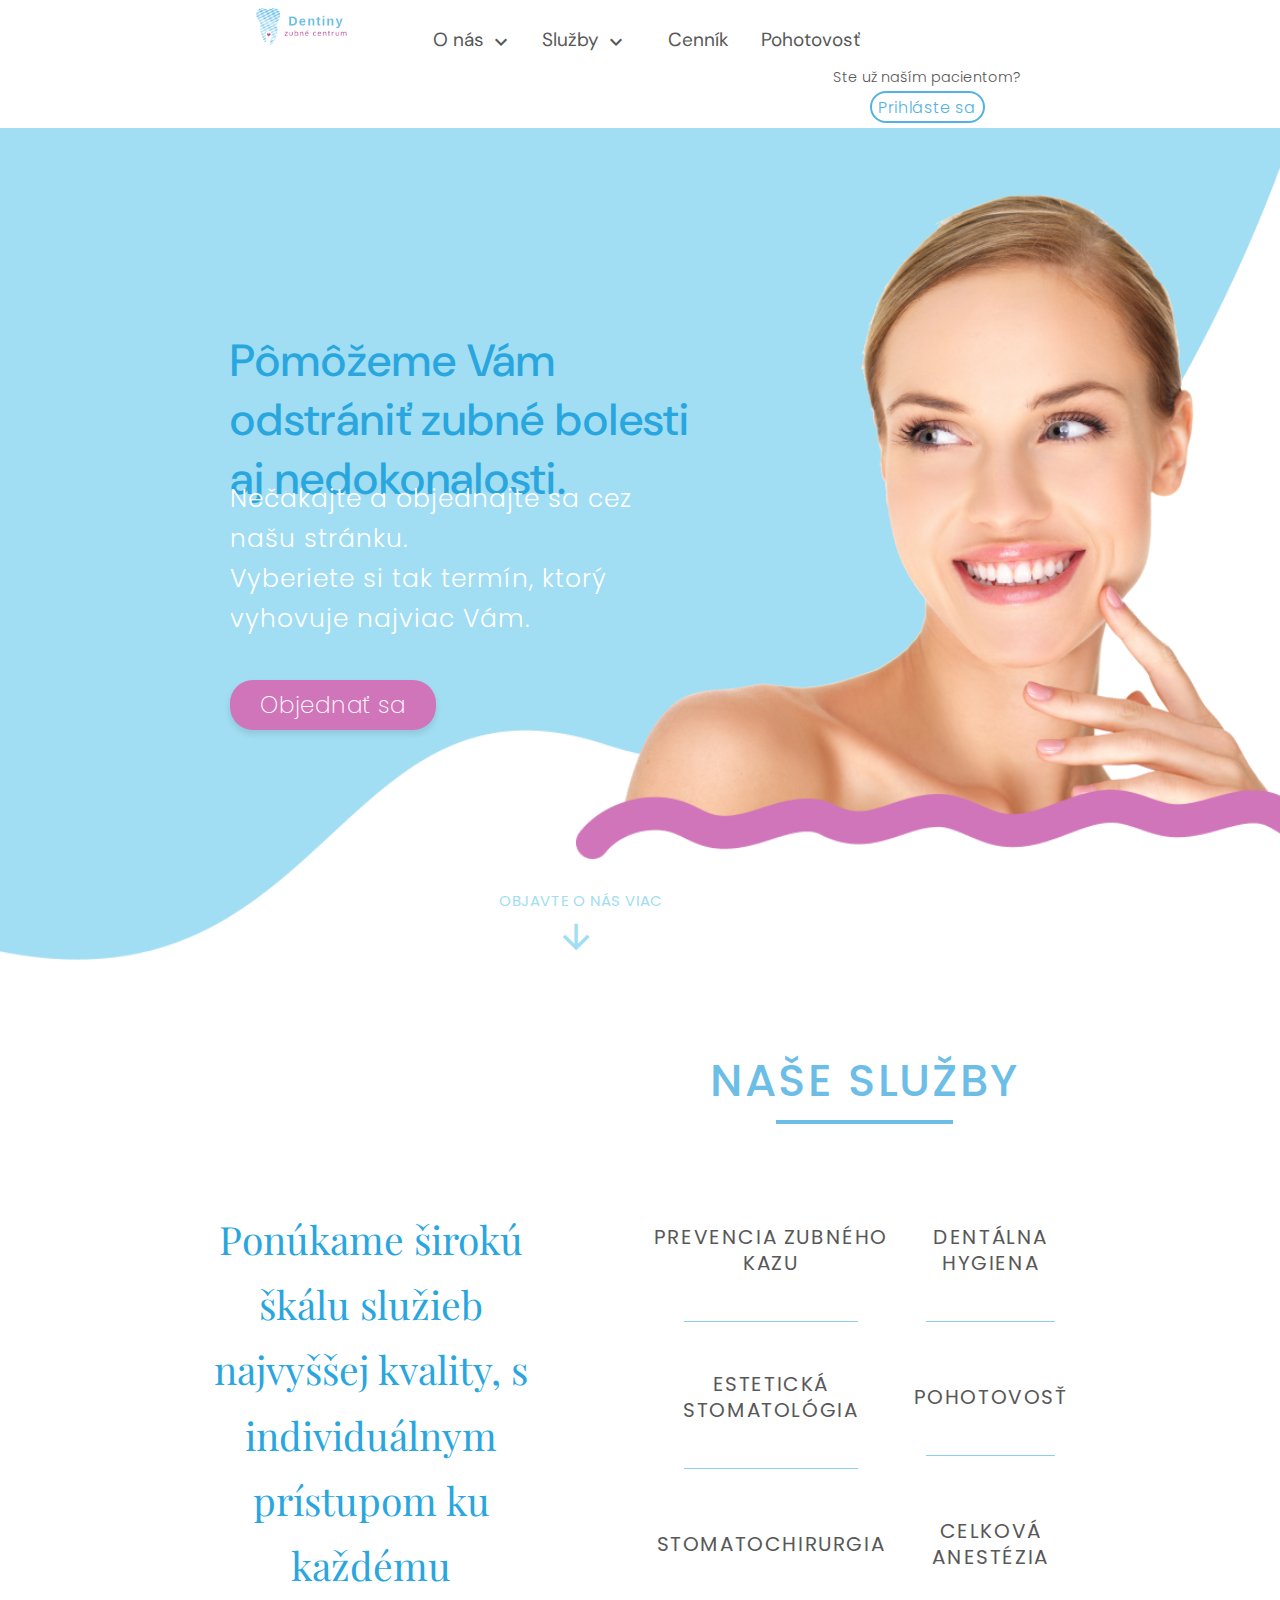
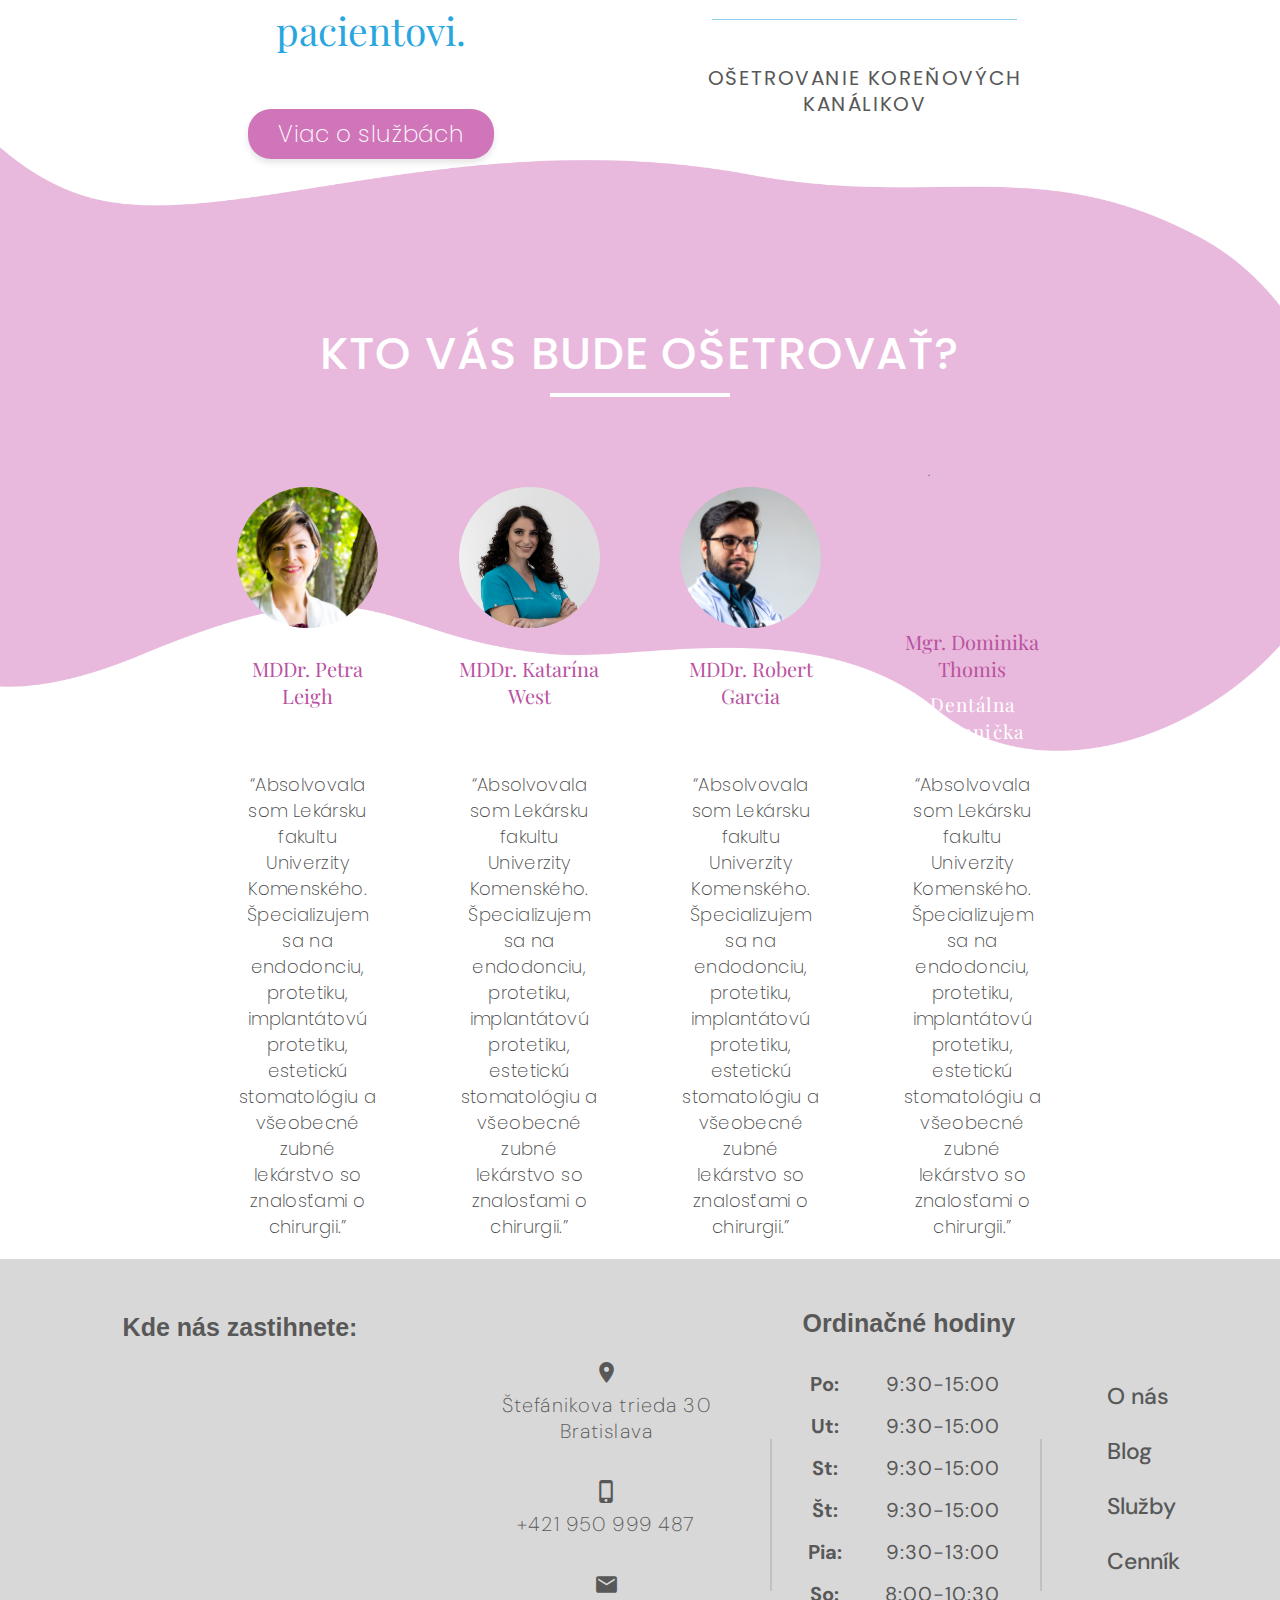
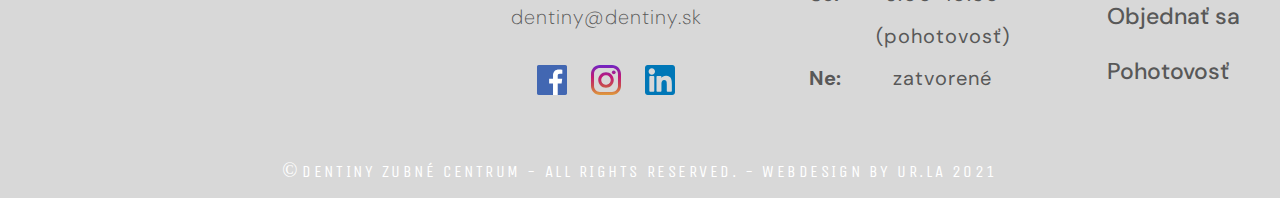
==== index.html @ 20a7c896 "Loading page" ====
<!DOCTYPE html>
<html lang="en">
<head>
    <meta charset="UTF-8">


    <link rel="stylesheet" href="landing_page.css">
    <link rel="stylesheet" href="header.css">
    <link rel="stylesheet" href="landing_body.css">

    <link rel="preconnect" href="https://fonts.googleapis.com">
    <link rel="preconnect" href="https://fonts.gstatic.com" crossorigin>

    <link href="https://fonts.googleapis.com/css2?family=Poppins:wght@100;200;300;400;500;600;700&family=Prata&family=Quicksand:wght@500&family=Ramabhadra&display=swap" rel="stylesheet">
    <link href="https://fonts.googleapis.com/css2?family=DM+Sans:wght@400;500;700&display=swap" rel="stylesheet">
    <link href="https://fonts.googleapis.com/css2?family=Playfair+Display&display=swap" rel="stylesheet">
    <link href="https://fonts.googleapis.com/css2?family=Unica+One&display=swap" rel="stylesheet">
    <link href="https://fonts.googleapis.com/css2?family=Bentham&display=swap" rel="stylesheet">
    <link href="https://fonts.googleapis.com/css2?family=Martel:wght@200;300;400;600&display=swap" rel="stylesheet">
    <link href="https://fonts.googleapis.com/icon?family=Material+Icons"
          rel="stylesheet">

    <link rel="stylesheet"
            href="https://cdnjs.cloudflare.com/ajax/libs/animate.css/4.1.1/animate.min.css"/>
    <title>Title</title>

    <script src="https://ajax.googleapis.com/ajax/libs/jquery/3.5.1/jquery.min.js"></script>

    <script>
        $(function(){
           $("#header").load("header.html");
           $("#body").load("landing_body.html");
           $("#footer").load("footer.html");
        });
    </script>
</head>
<body style="margin: 0;padding: 0">
<div id="header" style="position: relative;height:9vh;min-height: 50px"></div>
<div id="body" style="position: relative; overflow:hidden"></div>
<div id="footer" style="position: relative"></div>

</body>
</html>
---- landing_page.css ----
.footer{
    z-index: 5;
    height: 475px;
    width: 100%;
    background-color: rgba(216, 216, 216, 1);
    color: rgba(88, 88, 88, 1);
    padding: 50px 0 14px 0;
    margin:0;
}
.footer-container{
    position: relative;
    width: 1200px;
    height: 400px;
    margin: 0 auto;
    text-align: justify;

}
.footer-container div{

    vertical-align: bottom;
}
.footer-container:after {
    content: "";
    width: 100%;
    display: inline-block;
}
.mapa{
    display: inline-block;
    vertical-align: top;
    margin: 0 30px;
}
.mapa iframe{
    width: 340px;
    height: 330px;
    border: none;
    border-radius: 30px;
    filter: drop-shadow(0px 4px 4px rgba(0, 0, 0, 0.25));
    margin: 0;
}
.footer h1{
    font-family: Georgia,sans-serif;
    font-style: normal;
    font-size: 25px;
    font-weight: 600;
    margin: auto;
    text-align: center;

}
.kontakt{
    display: inline-block;
    margin: 0 30px;

}
.kontakt p{
    font-family: 'DM Sans',sans-serif;
    font-size: 20px;
    font-weight: 200;
    letter-spacing: 0.03cm;
    text-align:  center;
    margin: 7px 0 35px;
    }
.icons{
    margin: 0 auto;
    text-align: center;
}
.icons img{
    width: 30px;
    height: 30px;
    margin: 0 10px;
}
.rozpishod{
    margin: 0 auto;
}
.ordinacne{
    display: inline-block;
    align-content: center;
    margin: 0 30px;
}
.ordinacne h1{
    margin-bottom: 25px;
}
.dni{
    font-family: 'DM Sans',sans-serif;
    font-size: 20px;
    font-weight: bold;
    display: inline-block;
    line-height: 42px;
    padding: 0;
    margin: 0;
}
.dni p{
    padding: 0;
    margin: 0;
}
.hodiny{
    font-family: 'DM Sans',sans-serif;
    font-size: 20px;
    line-height: 42px;
    font-style: normal;
    font-weight: normal;
    text-align: center;
    display: inline-block;
    margin-left: 30px;
    letter-spacing: 0.05em;
    }
.hodiny  p{
    padding: 0;
    margin: 0;
}
.rychle_menu{
    display: inline-block;
    margin: 0 0 0 30px;
}

.rychle_menu p{
    font-family: 'DM Sans', sans-serif;
    font-size: 23px;
    font-weight:500;
    line-height: 55px;
    padding: 0;
    margin: 0;


}
.copyright{
    width: 100%;
    text-align: center;
    margin: 50px auto 0;
    color: white;
}
.copyright p{
    font-family: 'Unica One',sans-serif;
    font-weight: normal;
    font-size: 17px;
    margin: 0;
    letter-spacing: 0.15em;
    display: inline-block;
}
.material-icons.md-25 {
    display: block;
    margin: 0 auto;
    font-size: 25px;
    text-align: center;
}
.vertical-line{
    position: absolute;
    width: 0px;
    height: 150px;
    top: 130px;

    /* Text 30% */

    border: 1px solid #C1C1C1;
}
---- header.css ----
.header{
    width: 100vw;
    position: fixed;
    background-color: white;
    z-index: 4;

}
.header-container{
    height: 80px;
    width: 60vw;
    margin: 0 auto;

}
.main_menu{
    display: inline-block;
    margin: 0 20px;
    min-width: 400px;
}
.logo{
    display: inline-block;
    position: relative;
    float: left;
    margin-right: 50px;
    margin-top: 1%;
}
.logo img{
    width: 7.2vw;
}
.prihlasenie{
    display: inline-block;
    position: relative;
    float: right;
    margin: 10px 0 10px 35px;
}
.menu-item {
    position: relative;
    display: inline-block;
    font-family: "DM Sans", sans-serif;
    font-style: normal;
    font-weight: 400;
    font-size: 19px;
    line-height: 29px;
    width: 8.5vw;
    min-width: 90px;
    text-align: center;
    margin-top:25px;
   }

.menu-item a{
    color:  #585858;
    text-decoration: none;
}

.menu-item span{
    color:  #585858;
    vertical-align: bottom;
}
.menu-idem1:hover {
    animation:tada;
    animation-duration: 0.8s;
}
.dropdown {
    display: none;
    position: absolute;
    box-shadow: 0px 3px 0px 0px rgba(0, 0, 0, 0.1);
    width: 170px;
    z-index: 1;
    background-color: white;
    border-radius: 0 0 20px 20px;

}

.menu-item:hover .menu-idem1 a {
    color:#D075B9;
    rotation: 5deg;
    transition: all 0.1s;

}
.menu-item:hover .menu-idem1 span {
    color: #D075B9;
    rotation: 180deg;
    transition: all 0.1s;
}
.menu-item:hover .dropdown{
    display: block;
    }


.dropdown a {
    display: block;
    color:  #585858;
    opacity: 80%;
    text-decoration: none;
    font-family: "DM Sans", sans-serif;
    font-style: normal;
    font-weight: 400;
    font-size: 16px;
    line-height: 29px;
    transition: all 0.4s ;


}
.dropdown a:hover {
    opacity: 100%;
    font-size:18px;
    font-weight: 500;

}

.prihlasenie {
    text-align: center;
    margin: 10px 0 5px 35px;
    left: 0;
}
.prihlasenie p{
    font-family: "Poppins";
    font-style: normal;
    font-weight: 300;
    font-size:0.9em;
    line-height: 1.5em;
    text-align: center;
    color: #585858;
    margin: 0.2em;

}
.prihlasenie button {
    font-family: "Poppins";
    font-style: normal;
    font-weight: 300;
    font-size: 1em;
    letter-spacing: 0.05em;

    color: #53B2E3;
    width: 9vw;
    max-width:150px ;
    min-width: 80px;
    height: 3.5vh;
    max-height: 39px;
    min-height: 28px;
    border: 2px solid #53B2E3;
    box-sizing: border-box;
    border-radius: 20px;
    background:none;
}
.login a{
    color: #53B2E3;
    text-decoration: none;
}

.prihlasenie button:hover {
    background-color: #53B2E3;
}
.prihlasenie button:hover a{
    color: white;
}
---- landing_body.css ----
.static-slider{
   width:100vw ;
 }
.bckg-container{
    position: relative;
    height: 100vh;
    min-height: 1100px;
}
.blue-blob{

    margin: 0;
    padding: 0;
    position: absolute;
    height: 90vh;
    width: 100vw;
    z-index: 0;
    overflow: hidden;
    min-height: 879px;

}
.pink-blob{
    margin: 0;
    padding: 0;
    position: absolute;
    width: 100vw;
    z-index: 0;
    overflow: hidden;
    top:-130px;


}
.headin_text{
    position: absolute;
    top:20%;
    right:45%;
    width: 37vw;

}
.headin_text h1{

    height: 118px;
    font-family: DM Sans;
    font-style: normal;
    font-weight: 500;
    font-size: 45px;
    line-height: 59px;
    align-items: center;
    letter-spacing: 0.02em;
    color: #2AA6DF;
}
.headin_text h2{

    font-family: Poppins;
    letter-spacing: 0.04em;
    font-style: normal;
    font-weight: 300;
    font-size: 25px;
    line-height: 40px;
    color: #FFFFFF;
}
.main-picture{
    position: absolute;
     z-index: 0.9;
    top: 10%;
    left: 45%;


}
.main-picture img{
    width: 110%;

}

.objednavka-but{
    transition: all 0.2s ease-in-out;
    font-family:"Poppins",sans-serif;
    font-style: normal;
    font-weight: 200;
    font-size: 23px;
    align-items: center;
    color: #FFFFFF;
    background: #D075B9;
    border-radius: 23px;
    border: none;
    padding: 8px 30px;
    letter-spacing: 0.03em;
    margin-top: 20px;
    cursor: pointer;
    box-shadow: 0px 4px 6px 0px rgba(0, 0, 0, 0.1);

}
.objednavka-but:hover{
    background: #DC8AC7;
    border-radius: 27px;
}
.arrow{
    position: absolute;
    top: 73%;
    left: 45%;
    justify-content: center;
    text-align: center;
    -webkit-transform: translateX(-50%);
    transform: translateX(-50%);
    -webkit-animation: bounce 2s infinite;
    z-index:1;
    color: #A1DDF3;

}
.arrow p{
    font-family: Poppins,sans-serif;
    font-style: normal;
    font-weight: 400;
    font-size: 15px;
    width: 100%;
    margin: 5px;
    letter-spacing: 0.04em;

}
.arrow span{
    font-size:40px;
    text-align: center;
}
.sluzby-container{
    position: relative;
    width: 70vw;
    margin: 0 auto;
    z-index: 1;
}
.left-column{
    position: relative;
    display: inline-block;
    width: 35vw;
    box-sizing: border-box;
    margin: 0;
    text-align: center;
    vertical-align: middle;
    padding:0 7vw 0 0 ;
    left: 0;

}
.left-column h1{
    font-family: "Playfair Display";
    font-style: normal;
    font-weight: normal;
    font-size: 39px;
    line-height: 167%;
    text-align: center;
    color: #2AA6DF;
}
.right-column{
    position: relative;
    display: inline-block;
    width: 34.5vw;
    box-sizing: border-box;
    margin: 0;
    vertical-align: middle;

}
.right-column h1{
    font-family: Poppins;
    font-style: normal;
    font-weight: 500;
    font-size: 45px;
    line-height: 59px;
    text-align: center;
    letter-spacing: 0.05em;
    color: #6DBEE7;
    position: absolute;
    top:-200px;
     width: 100%;
}
.right-column h1 hr{
    width:40%;
    height:4px;
    margin:10px auto;
    background-color:#6DBEE7;
    border: 0;
    display: block;
}
.zoznam {
    position: relative;
}
.zoznam tr td{
    width: 360px;
    font-family: Poppins;
    font-style: normal;
    font-weight: 400;
    font-size: 20px;
    line-height: 26px;
    text-align: center;
    letter-spacing: 0.08em;
    text-transform: uppercase;
    color: #585858;

}
.zoznam tr :first-child{

    position: relative;
    left: 0;
}
.zoznam tr :last-child{
    position: relative;
    right: 0;

}
.zoznam tr td hr{
    width:70%;
    height:1px;
    margin:5vh auto;
    background-color:#8BCEED;
    border: 0;
    display: block;
}
.team-introduction{
    width: 100vw;
    min-height: 1100px;
    position: relative;
}
.introduction-container{
    position: absolute;
    width: 70vw;
    margin: 150px 0 0 ;
    text-align: center;
    left: 15%;

}
.introduction-container h1{
    font-family: Poppins;
    font-style: normal;
    font-weight: 500;
    font-size: 45px;
    line-height: 59px;
    text-align: center;
    letter-spacing: 0.02em;
    color: #FFFFFF;
    margin:15px 0;

}
.image-contain{

    position: relative;
    width: 11vw;
    height: 11vw;
    overflow: hidden;
    border-radius: 50%;
    margin: 0 auto;

}
.image-contain img{
    width: auto;
    height: 150%;
    margin-left: -100px;
}
#person2 img{
 margin-left: 0;
}
.person-holder{
    display: inline-block;
    position: relative;
    min-width: 100px;
    box-sizing: border-box;
    margin:0 3vw;
    text-align: center;
    width: 11vw;
}
.personas{
    margin-top: 7vh;
}
.person-holder h2{
    font-family: "Playfair Display";
    font-style: normal;
    font-weight: normal;
    font-size: 20px;
    line-height: 27px;
    text-align: center;
    color: #B9529F;
    padding: 0;
    margin: 3vh 0 1vh;
}
.person-holder h3{
    font-family: "Playfair Display",serif;
    font-style: normal;
    font-weight: 100;
    font-size: 19px;
    line-height: 27px;
    text-align: center;
    color: white;
    letter-spacing: 0.06em;
    padding: 0;
    margin: 1vh 0 3vh;


}
.person-holder p{

    font-family: Poppins;
    font-style: normal;
    font-weight: 200;
    font-size: 18px;
    line-height: 26px;
    text-align: center;
    color: #484848;
    letter-spacing: 0.02em;
    margin: 0;
}
.introduction-container h1 hr{
    width:20%;
    height:4px;
    margin:10px auto;
    background-color:white;
    border: 0;
    display: block;
}
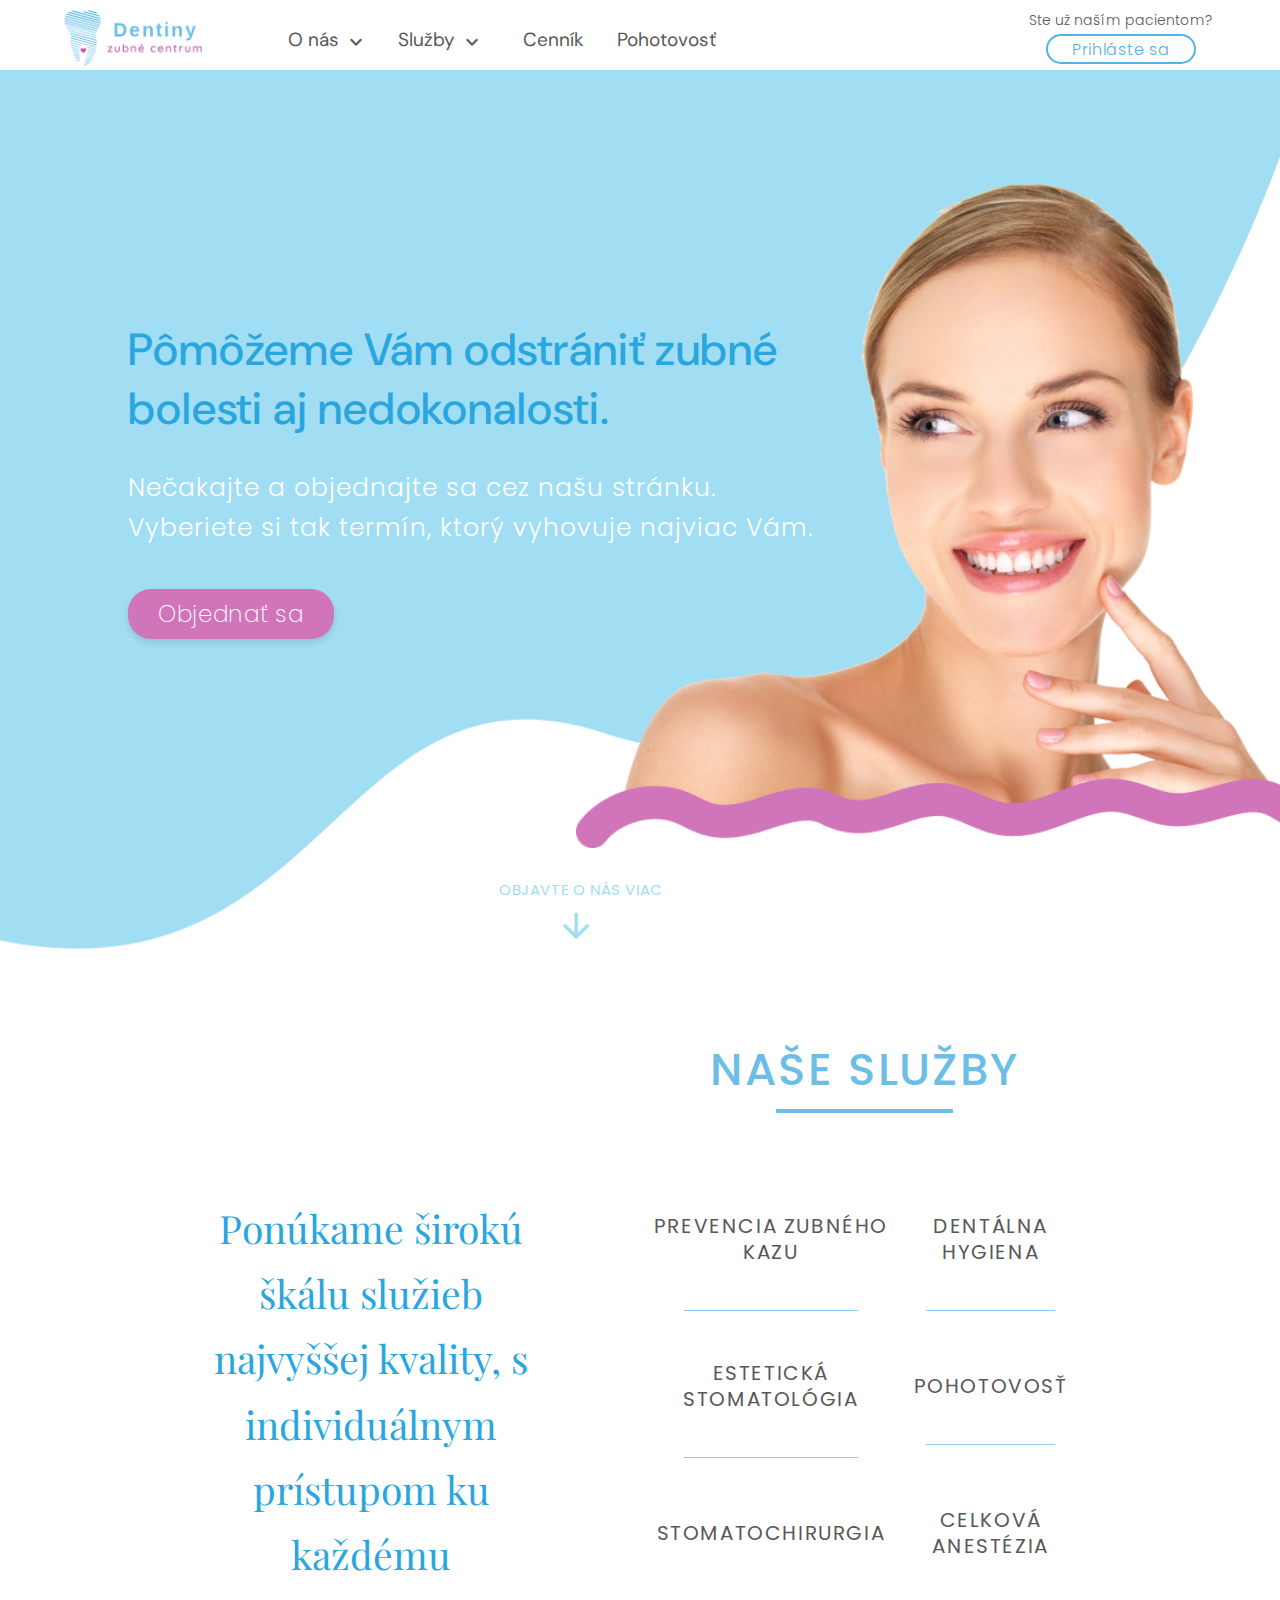
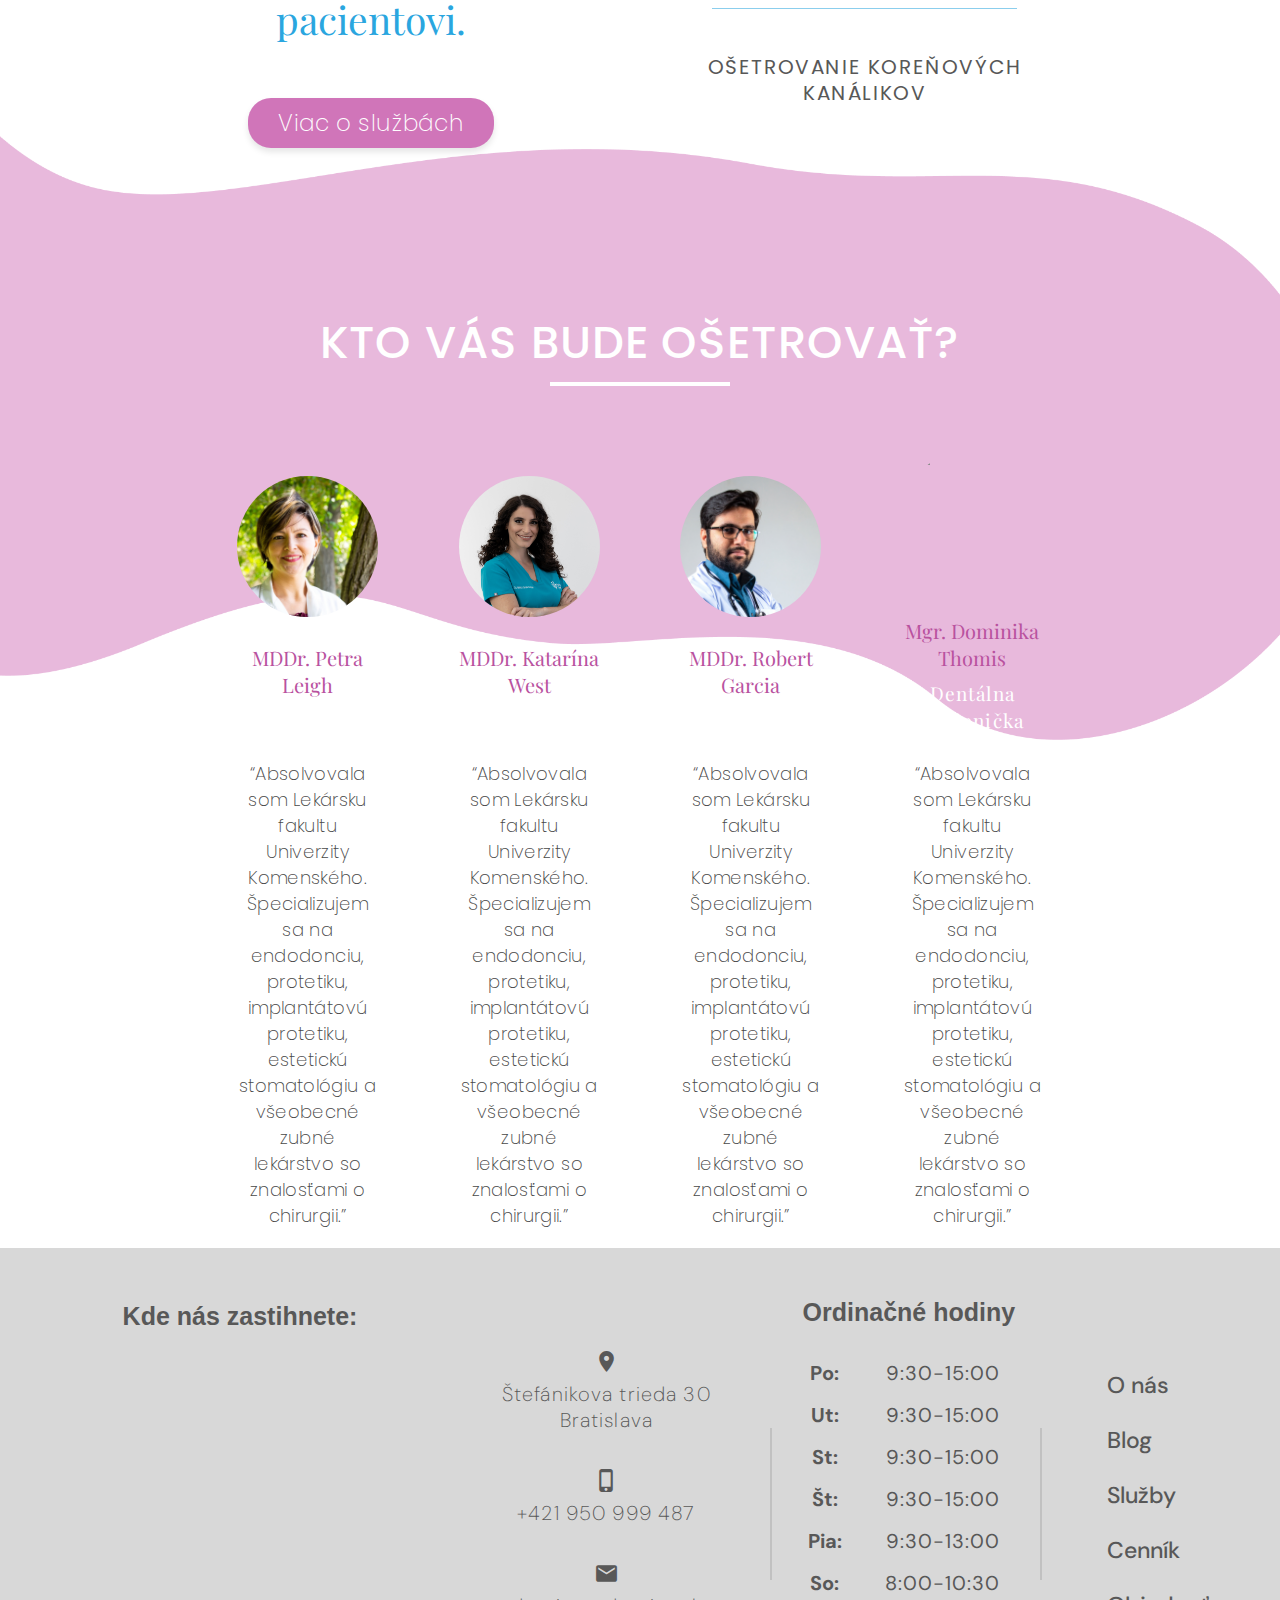
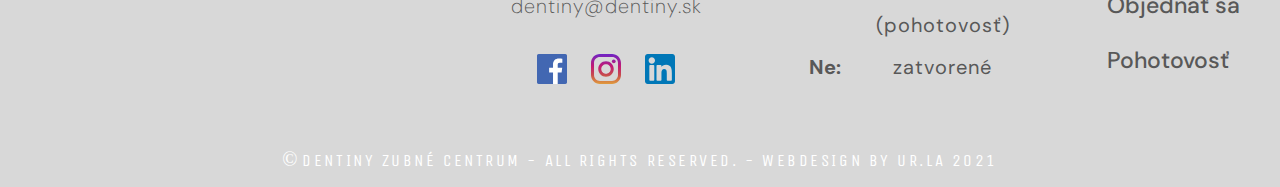
==== commit 727817e1: "HEADER FINAL" ====
--- a/index.html
+++ b/index.html
@@ -3,6 +3,9 @@
 <head>
     <meta charset="UTF-8">
 
+    <meta name="viewport" content="width=device-width,initial-scale=1,maximum-scale=1,user-scalable=no">
+    <meta http-equiv="X-UA-Compatible" content="IE=edge,chrome=1">
+    <meta name="HandheldFriendly" content="true">
 
     <link rel="stylesheet" href="landing_page.css">
     <link rel="stylesheet" href="header.css">
@@ -35,7 +38,7 @@
     </script>
 </head>
 <body style="margin: 0;padding: 0">
-<div id="header" style="position: relative;height:9vh;min-height: 50px"></div>
+<div id="header" style="position: relative;min-height:70px"></div>
 <div id="body" style="position: relative; overflow:hidden"></div>
 <div id="footer" style="position: relative"></div>
 
--- a/header.css
+++ b/header.css
@@ -6,11 +6,25 @@
     z-index: 4;
 
 }
+@media screen and (min-width: 1720px) {
+    .header-container{
+        width: 60vw;
+    }
+}
 .header-container{
-    height: 80px;
-    width: 60vw;
+    height: 70px;
     margin: 0 auto;
 
+}
+@media screen and (max-width: 1720px) {
+    .header-container{
+        width: 70vw;
+    }
+}
+@media screen and (max-width: 1340px) {
+    .header-container{
+        width: 90vw;
+    }
 }
 .main_menu{
     display: inline-block;
@@ -21,11 +35,10 @@
     display: inline-block;
     position: relative;
     float: left;
-    margin-right: 50px;
-    margin-top: 1%;
+    margin:10px 50px 0 0;
 }
 .logo img{
-    width: 7.2vw;
+   height: 56px;
 }
 .prihlasenie{
     display: inline-block;
@@ -110,14 +123,14 @@
 
 .prihlasenie {
     text-align: center;
-    margin: 10px 0 5px 35px;
+    margin: 7px 0 5px 7px;
     left: 0;
 }
 .prihlasenie p{
     font-family: "Poppins";
     font-style: normal;
     font-weight: 300;
-    font-size:0.9em;
+    font-size:14px;
     line-height: 1.5em;
     text-align: center;
     color: #585858;
@@ -130,14 +143,9 @@
     font-weight: 300;
     font-size: 1em;
     letter-spacing: 0.05em;
-
     color: #53B2E3;
-    width: 9vw;
-    max-width:150px ;
-    min-width: 80px;
-    height: 3.5vh;
-    max-height: 39px;
-    min-height: 28px;
+    width:150px;
+    height: 30px;
     border: 2px solid #53B2E3;
     box-sizing: border-box;
     border-radius: 20px;
--- a/landing_body.css
+++ b/landing_body.css
@@ -32,9 +32,25 @@
 .headin_text{
     position: absolute;
     top:20%;
-    right:45%;
-    width: 37vw;
-
+    width: 711px;
+}
+@media screen and (min-width: 1846px) {
+    .headin_text{
+        right:45%;
+
+    }
+}
+
+@media screen and (max-width: 1590px) {
+    .headin_text{
+        left:20%;
+           }
+}
+@media screen and (max-width: 1845px) {
+    .headin_text{
+        left:10%;
+
+    }
 }
 .headin_text h1{
 
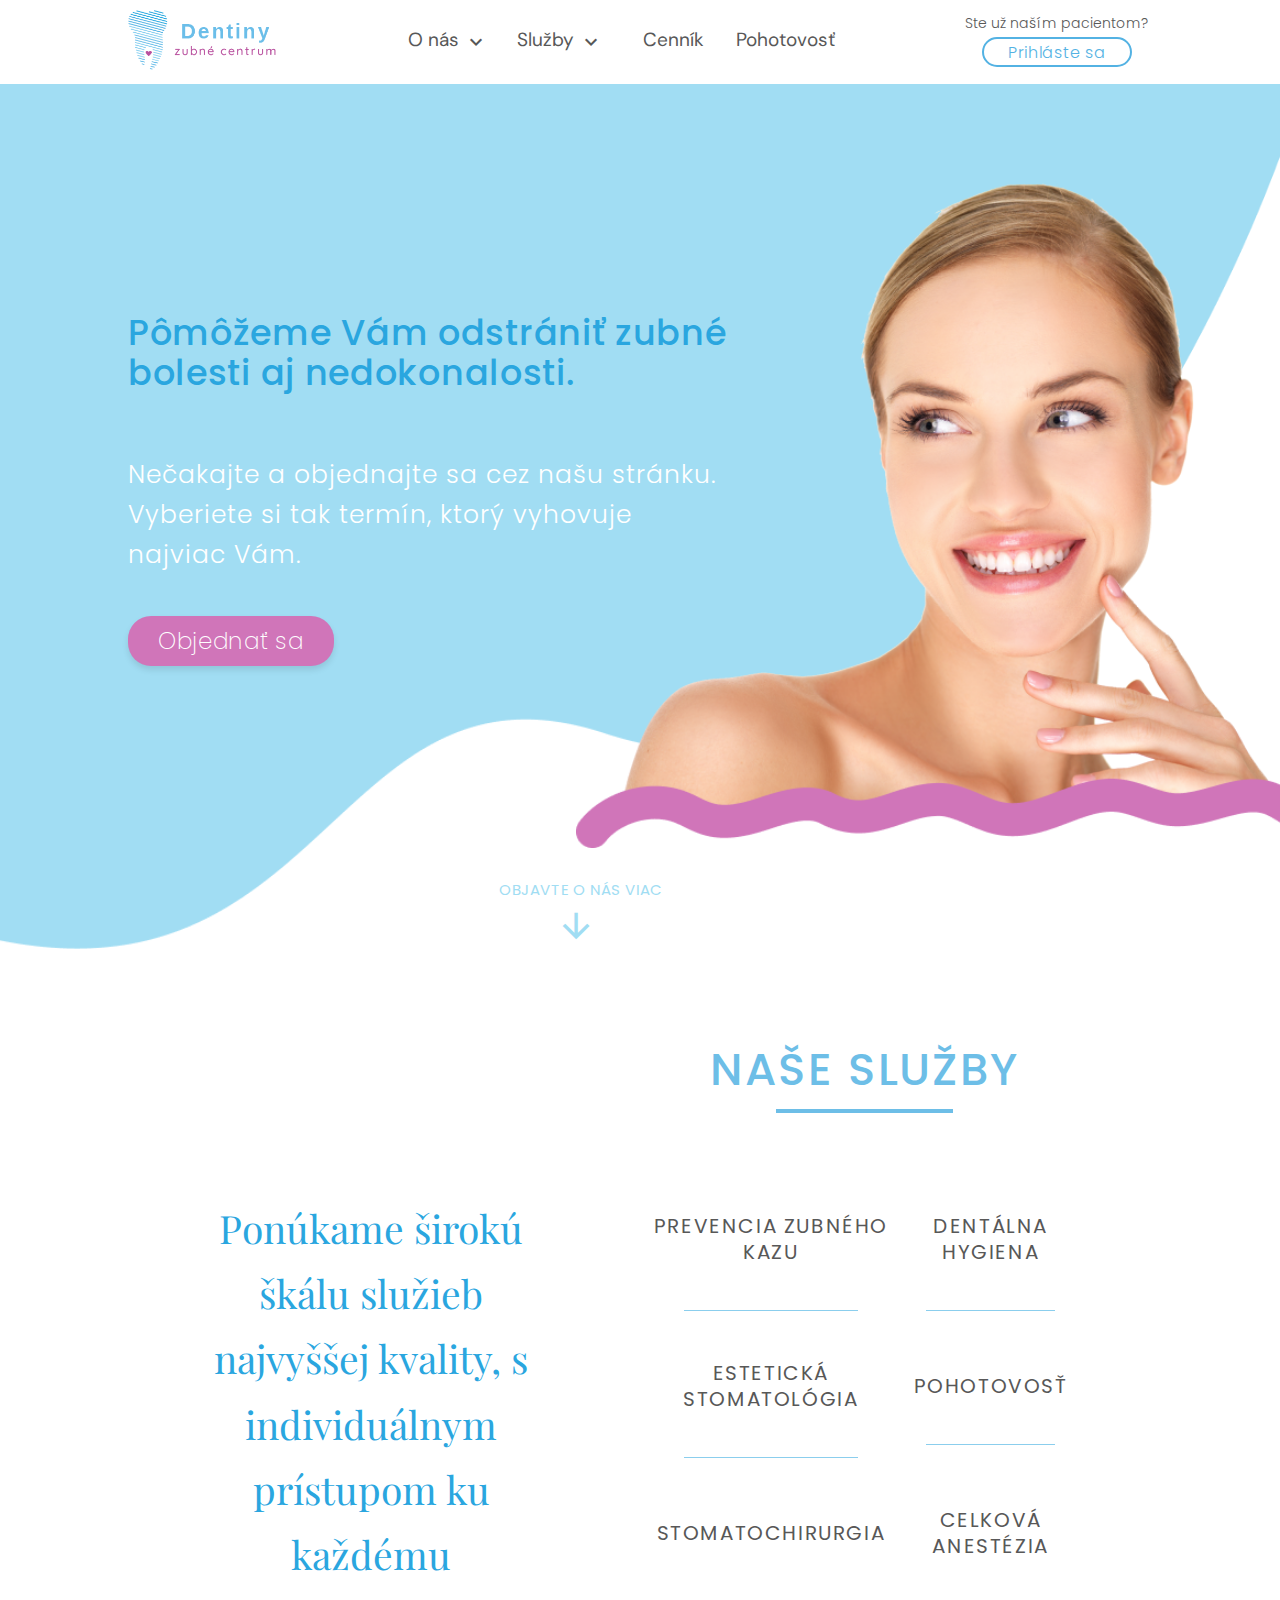
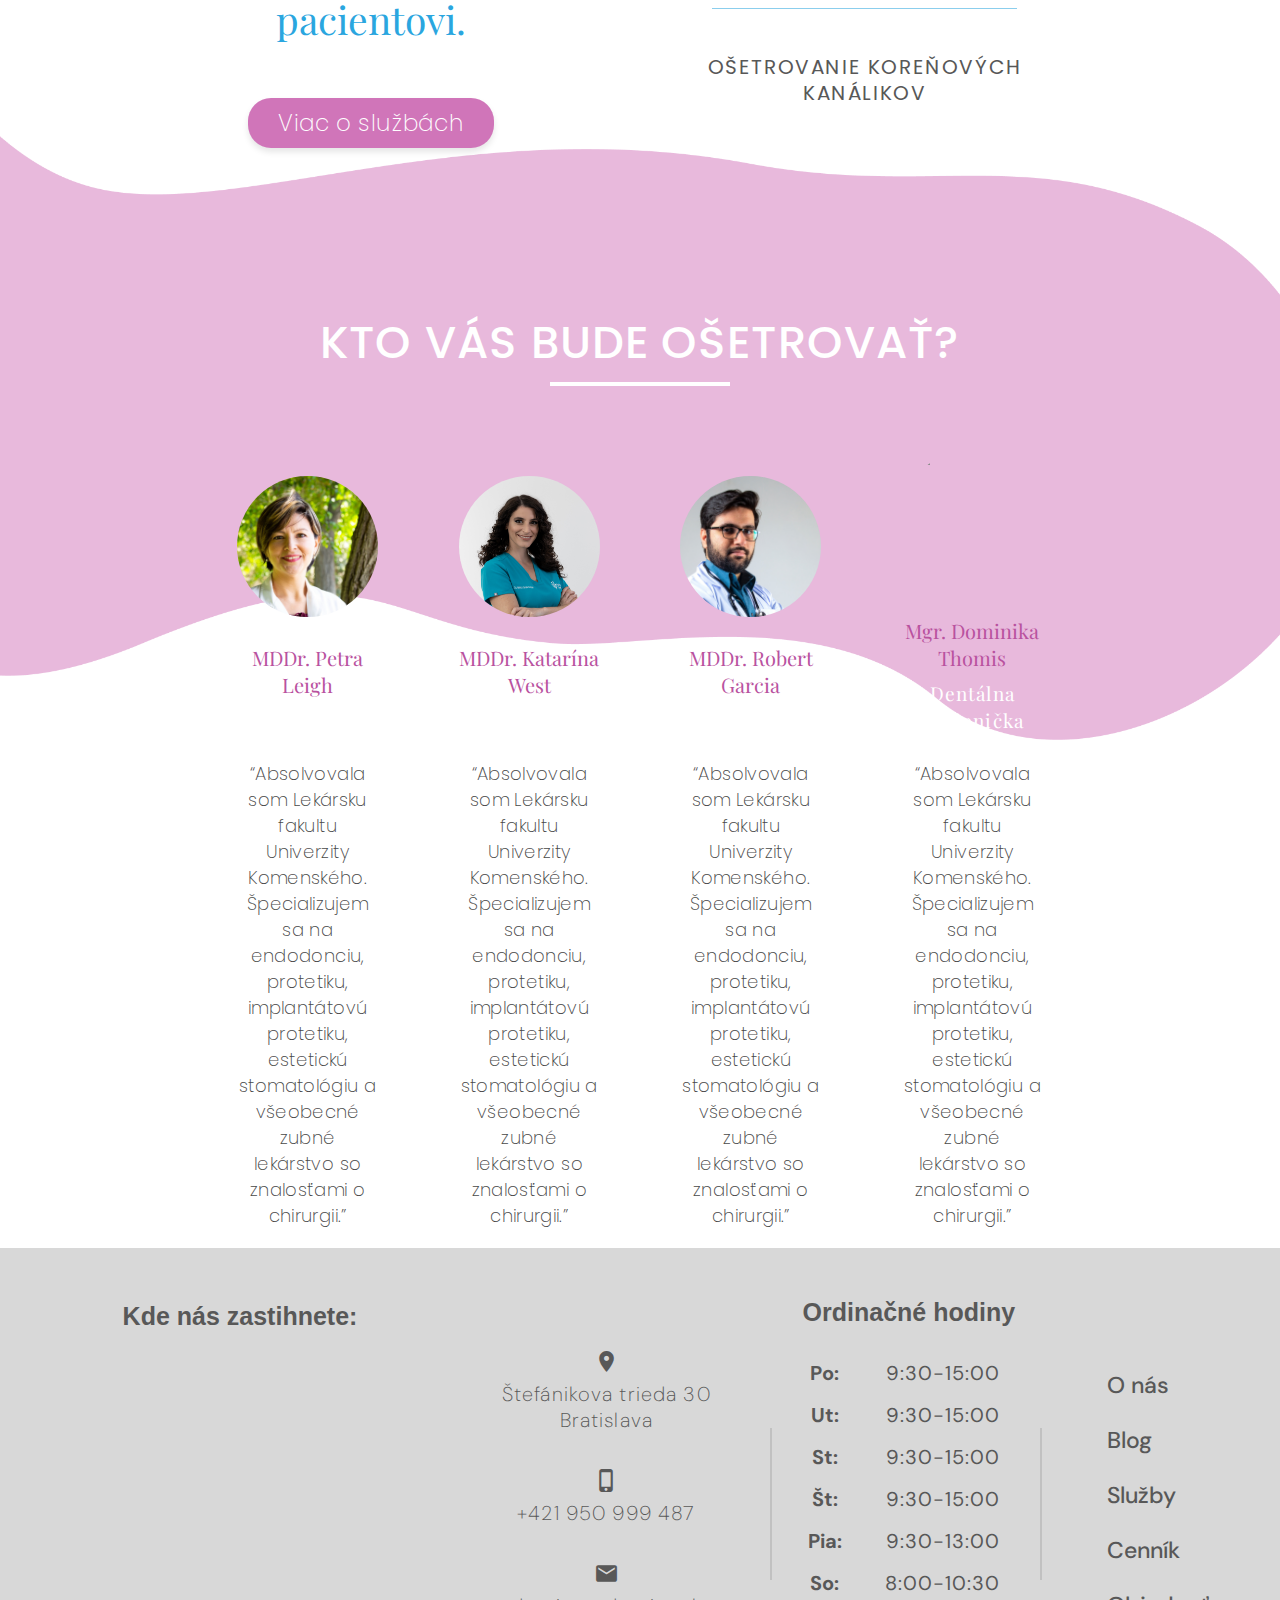
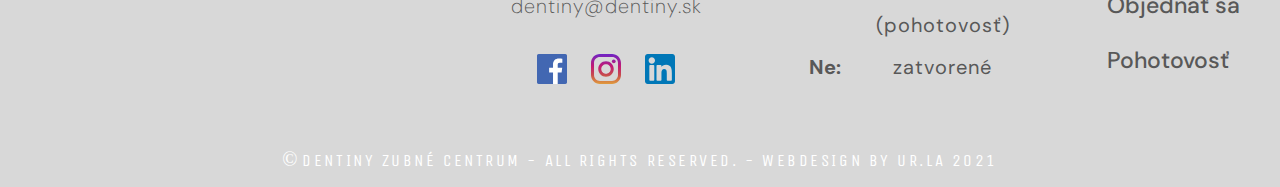
==== commit e5e90a80: "Update index.html" ====
--- a/index.html
+++ b/index.html
@@ -34,7 +34,7 @@
            $("#header").load("header.html");
            $("#body").load("landing_body.html");
            $("#footer").load("footer.html");
-        });
+        }); 
     </script>
 </head>
 <body style="margin: 0;padding: 0">
--- a/header.css
+++ b/header.css
@@ -6,22 +6,29 @@
     z-index: 4;
 
 }
-@media screen and (min-width: 1720px) {
+@media screen and (min-width: 1400px) {
     .header-container{
-        width: 60vw;
+        width: 1100px;
+    }
+}
+
+@media screen and (min-width: 2080px) {
+    .header-container{
+        width: 1300px;
     }
 }
 .header-container{
     height: 70px;
     margin: 0 auto;
+    text-align: center;
 
 }
-@media screen and (max-width: 1720px) {
+@media screen and (max-width: 1400px) {
     .header-container{
-        width: 70vw;
+        width: 80vw;
     }
 }
-@media screen and (max-width: 1340px) {
+@media screen and (max-width: 1080px) {
     .header-container{
         width: 90vw;
     }
@@ -31,14 +38,15 @@
     margin: 0 20px;
     min-width: 400px;
 }
+
 .logo{
     display: inline-block;
     position: relative;
     float: left;
-    margin:10px 50px 0 0;
+    margin:10px 0;
 }
 .logo img{
-   height: 56px;
+   height: 60px;
 }
 .prihlasenie{
     display: inline-block;
@@ -123,7 +131,7 @@
 
 .prihlasenie {
     text-align: center;
-    margin: 7px 0 5px 7px;
+    margin: 10px 0 5px 7px;
     left: 0;
 }
 .prihlasenie p{
--- a/landing_body.css
+++ b/landing_body.css
@@ -34,7 +34,14 @@
     top:20%;
     width: 711px;
 }
-@media screen and (min-width: 1846px) {
+@media screen and (max-width: 1126px) {
+    .headin_text{
+        left:10%;
+        width: 400px;
+
+    }
+}
+@media screen and (min-width: 1800px) {
     .headin_text{
         right:45%;
 
@@ -44,7 +51,7 @@
 @media screen and (max-width: 1590px) {
     .headin_text{
         left:20%;
-           }
+                  }
 }
 @media screen and (max-width: 1845px) {
     .headin_text{
@@ -53,12 +60,11 @@
     }
 }
 .headin_text h1{
-
     height: 118px;
-    font-family: DM Sans;
+    font-family: Poppins;
     font-style: normal;
     font-weight: 500;
-    font-size: 45px;
+    font-size: 41px;
     line-height: 59px;
     align-items: center;
     letter-spacing: 0.02em;
@@ -73,6 +79,16 @@
     font-size: 25px;
     line-height: 40px;
     color: #FFFFFF;
+}
+@media screen and (max-width: 1320px) {
+    .headin_text{
+        width: 600px;
+    }
+    .headin_text h1{
+        font-size: 35px;
+        line-height: 40px;
+
+    }
 }
 .main-picture{
     position: absolute;
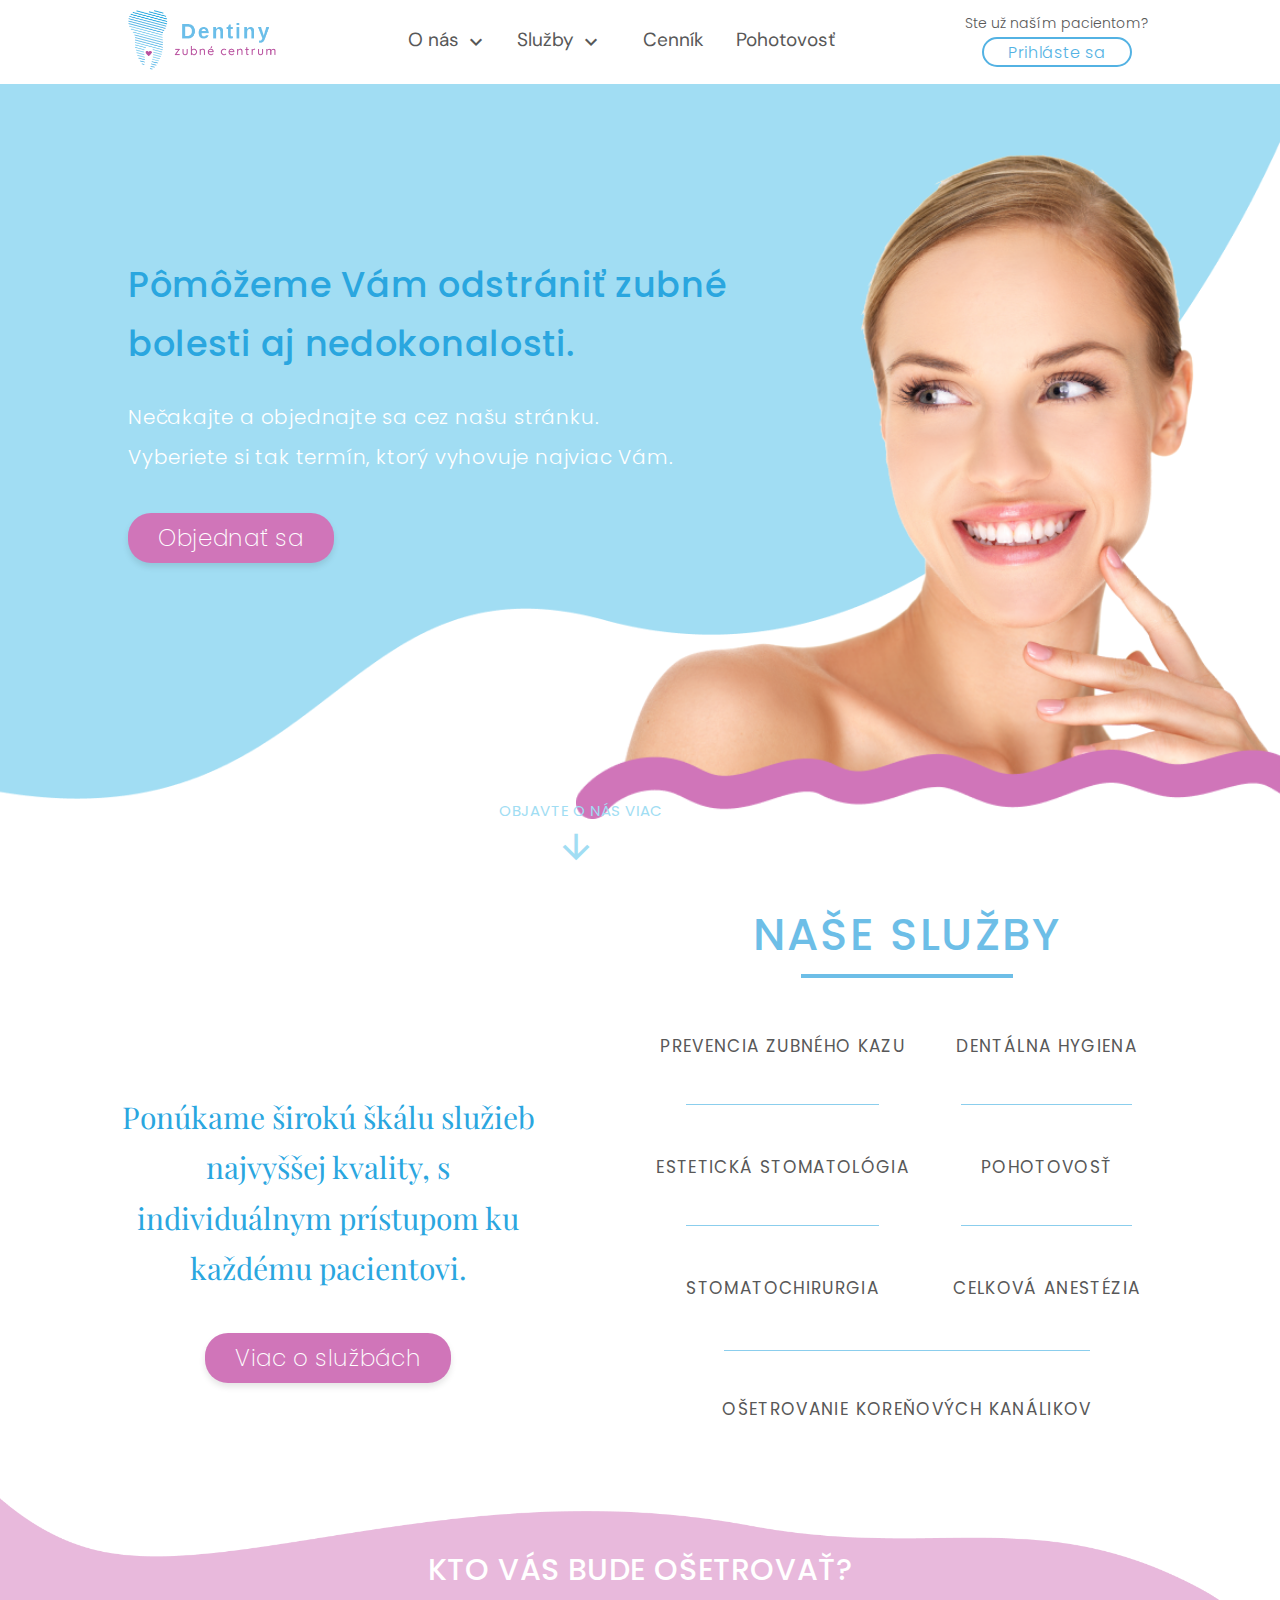
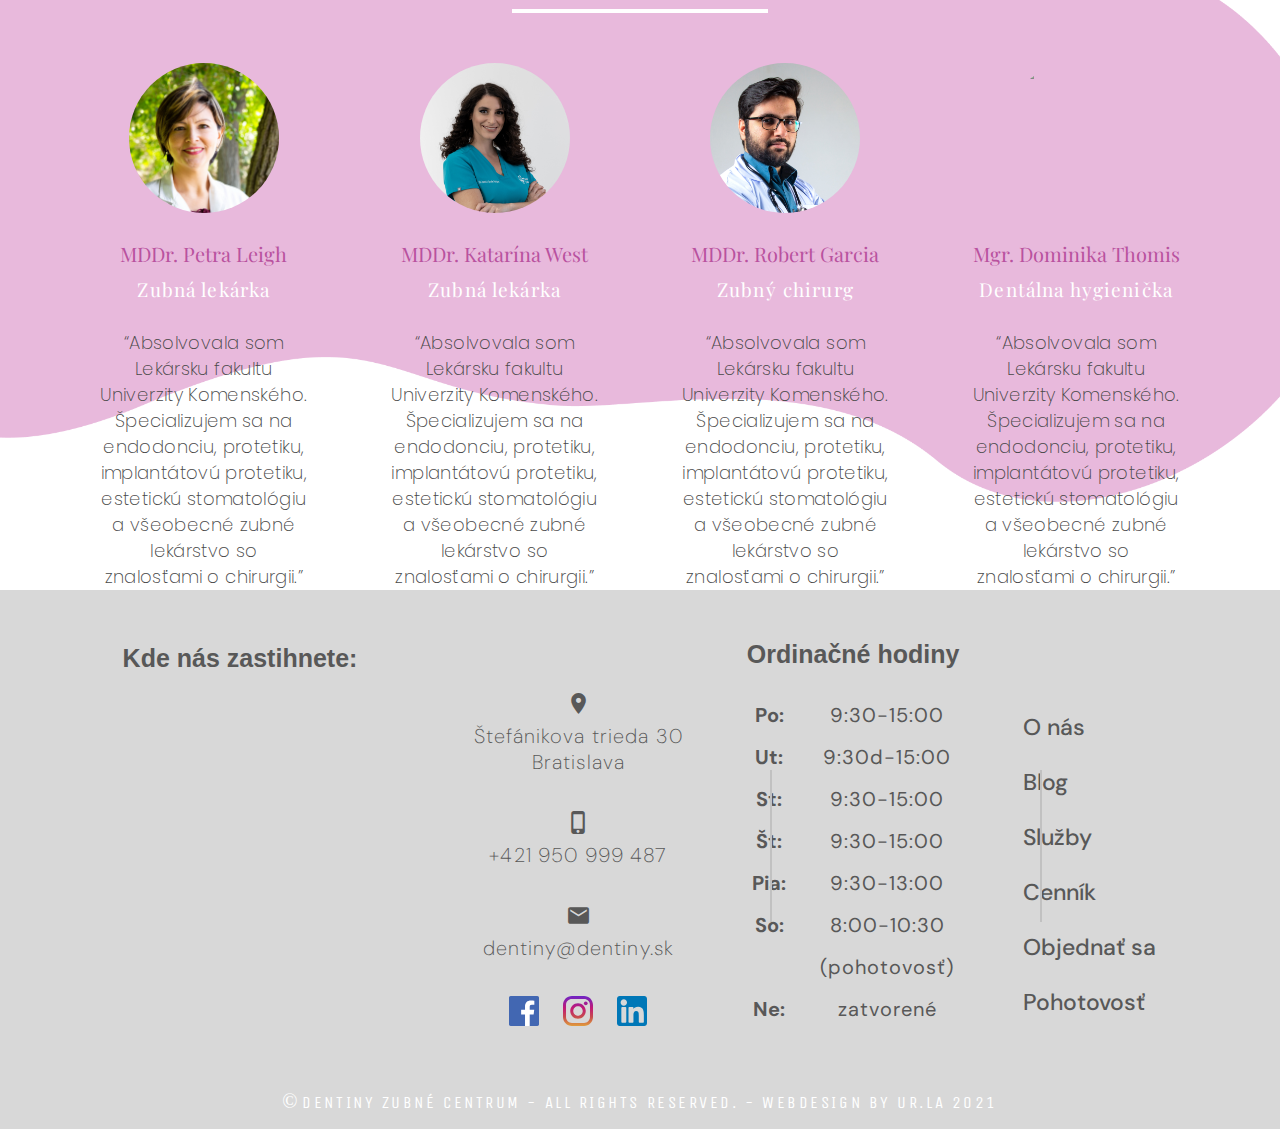
==== commit 4fc4a91e: "rozchodenyfooter" ====
--- a/index.html
+++ b/index.html
@@ -7,9 +7,10 @@
     <meta http-equiv="X-UA-Compatible" content="IE=edge,chrome=1">
     <meta name="HandheldFriendly" content="true">
 
-    <link rel="stylesheet" href="landing_page.css">
+
     <link rel="stylesheet" href="header.css">
     <link rel="stylesheet" href="landing_body.css">
+    <link rel="stylesheet" href="footer.css">
 
     <link rel="preconnect" href="https://fonts.googleapis.com">
     <link rel="preconnect" href="https://fonts.gstatic.com" crossorigin>
@@ -33,8 +34,8 @@
         $(function(){
            $("#header").load("header.html");
            $("#body").load("landing_body.html");
-           $("#footer").load("footer.html");
-        }); 
+           $("#footer").load("footer2.html");
+        });
     </script>
 </head>
 <body style="margin: 0;padding: 0">
--- a/landing_body.css
+++ b/landing_body.css
@@ -3,19 +3,18 @@
  }
 .bckg-container{
     position: relative;
-    height: 100vh;
-    min-height: 1100px;
+    height: 90vh;
+
 }
 .blue-blob{
 
     margin: 0;
     padding: 0;
     position: absolute;
-    height: 90vh;
+    height: 90%;
     width: 100vw;
     z-index: 0;
     overflow: hidden;
-    min-height: 879px;
 
 }
 .pink-blob{
@@ -32,35 +31,10 @@
 .headin_text{
     position: absolute;
     top:20%;
-    width: 711px;
-}
-@media screen and (max-width: 1126px) {
-    .headin_text{
-        left:10%;
-        width: 400px;
-
-    }
-}
-@media screen and (min-width: 1800px) {
-    .headin_text{
-        right:45%;
-
-    }
-}
-
-@media screen and (max-width: 1590px) {
-    .headin_text{
-        left:20%;
-                  }
-}
-@media screen and (max-width: 1845px) {
-    .headin_text{
-        left:10%;
-
-    }
+    width: 690px;
 }
 .headin_text h1{
-    height: 118px;
+
     font-family: Poppins;
     font-style: normal;
     font-weight: 500;
@@ -70,6 +44,7 @@
     letter-spacing: 0.02em;
     color: #2AA6DF;
 }
+
 .headin_text h2{
 
     font-family: Poppins;
@@ -80,23 +55,13 @@
     line-height: 40px;
     color: #FFFFFF;
 }
-@media screen and (max-width: 1320px) {
-    .headin_text{
-        width: 600px;
-    }
-    .headin_text h1{
-        font-size: 35px;
-        line-height: 40px;
-
-    }
-}
+
+
 .main-picture{
     position: absolute;
-     z-index: 0.9;
+    z-index: 0.9;
     top: 10%;
     left: 45%;
-
-
 }
 .main-picture img{
     width: 110%;
@@ -127,7 +92,7 @@
 }
 .arrow{
     position: absolute;
-    top: 73%;
+    bottom: 1vh;
     left: 45%;
     justify-content: center;
     text-align: center;
@@ -152,16 +117,20 @@
     font-size:40px;
     text-align: center;
 }
+.sluzby{
+    margin-top: 150px;
+}
 .sluzby-container{
     position: relative;
-    width: 70vw;
-    margin: 0 auto;
+    width: 1350px;
+    margin: 0 auto ;
     z-index: 1;
+    text-align: center;
 }
 .left-column{
     position: relative;
     display: inline-block;
-    width: 35vw;
+    width: 655px;
     box-sizing: border-box;
     margin: 0;
     text-align: center;
@@ -182,7 +151,7 @@
 .right-column{
     position: relative;
     display: inline-block;
-    width: 34.5vw;
+    width: 675px;
     box-sizing: border-box;
     margin: 0;
     vertical-align: middle;
@@ -198,8 +167,10 @@
     letter-spacing: 0.05em;
     color: #6DBEE7;
     position: absolute;
-    top:-200px;
-     width: 100%;
+    top:-150px;
+    width: 100%;
+    margin: 25px 0 35px;
+
 }
 .right-column h1 hr{
     width:40%;
@@ -211,6 +182,7 @@
 }
 .zoznam {
     position: relative;
+
 }
 .zoznam tr td{
     width: 360px;
@@ -245,15 +217,13 @@
 }
 .team-introduction{
     width: 100vw;
-    min-height: 1100px;
     position: relative;
 }
 .introduction-container{
-    position: absolute;
-    width: 70vw;
-    margin: 150px 0 0 ;
-    text-align: center;
-    left: 15%;
+    position: relative;
+    text-align: center;
+    top:150px;
+    margin-bottom: 300px;
 
 }
 .introduction-container h1{
@@ -271,11 +241,12 @@
 .image-contain{
 
     position: relative;
-    width: 11vw;
-    height: 11vw;
+    width: 150px;
+    height: 150px;
     overflow: hidden;
     border-radius: 50%;
     margin: 0 auto;
+
 
 }
 .image-contain img{
@@ -289,11 +260,10 @@
 .person-holder{
     display: inline-block;
     position: relative;
-    min-width: 100px;
     box-sizing: border-box;
     margin:0 3vw;
     text-align: center;
-    width: 11vw;
+
 }
 .personas{
     margin-top: 7vh;
@@ -334,6 +304,7 @@
     color: #484848;
     letter-spacing: 0.02em;
     margin: 0;
+    width: 210px;
 }
 .introduction-container h1 hr{
     width:20%;
@@ -342,4 +313,192 @@
     background-color:white;
     border: 0;
     display: block;
-}+}
+@media screen and (min-width: 1800px) {
+    .headin_text{
+        right:45%;
+
+    }
+}
+@media screen and (max-width: 1126px) {
+    .headin_text{
+        left:10%;
+        width: 470px;
+        top: 10%;
+    }
+    .headin_text h1{
+        font-size: 25px;
+        line-height: 40px;
+
+    }
+    .headin_text h2{
+        font-size: 17px;
+        line-height: 30px;
+    }
+    .main-picture{
+        position: absolute;
+        z-index: 0.9;
+        top: 5%;
+        left: 50%;
+    }
+
+}
+@media screen and (min-width:1126px) and (max-width: 1320px) {
+    .headin_text{
+        width: 600px;
+        left: 10%;
+    }
+    .headin_text h1{
+        font-size: 35px;
+    }
+    .headin_text h2{
+        font-size: 20px;
+    }
+}
+@media screen and (min-width:1320px) and (max-width: 1590px)  {
+    .headin_text{
+        left:10%;
+    }
+
+}
+@media screen and (min-width: 1590px) and (max-width: 1845px) {
+    .headin_text{
+        left:10%;
+
+    }
+}
+@media screen and (min-width: 1154px) and (max-width: 1300px) {
+    .sluzby-container{
+        width: 100%;
+    }
+    .left-column h1{
+        font-size:30px;
+    }
+    .left-column{
+        width: 530px;
+    }
+    .zoznam tr td {
+        font-size: 17px;
+    }
+    .right-column{
+        width: 530px;
+    }
+}
+@media screen and (min-width: 1300px) and (max-width: 1440px) {
+    .right-column{
+        width: 610px;
+    }
+    .left-column{
+        width: 600px;
+    }
+
+}
+@media screen and (max-width: 1360px) {
+
+    .pink-blob{
+        top:-60px;
+    }
+    .introduction-container{
+        top: 100px;
+        margin-bottom: 100px;
+    }
+    .introduction-container h1{
+        font-size: 30px;
+    }
+    .personas{
+        margin-top: 50px;
+    }
+}
+
+@media screen and (min-width: 1361px) and (max-width: 1606px) {
+
+    .pink-blob{
+        top:-90px;
+    }
+    .introduction-container{
+        top: 130px;
+        margin-bottom: 200px;
+    }
+}
+
+@media screen and (max-width: 1100px) {
+
+    .main-picture {
+        left: 45%;
+    }
+    .main-picture img{
+        height: 70vh;
+        width: 100%;
+    }
+    .headin_text {
+        left: 10%;
+        width: 420px;
+        top: 20%;
+    }
+    .headin_text h2{
+        font-size: 16px;
+        letter-spacing: 0.02em;
+    }
+    .objednavka-but{
+        font-size: 16px;
+    }
+    .sluzby-container{
+        width: 100%;
+    }
+
+    .left-column h1{
+        font-size:28px;
+    }
+    .left-column{
+        width: 400px;
+    }
+    .zoznam tr td {
+        font-size: 17px;
+    }
+    .right-column{
+        width: 500px;
+    }
+    .right-column h1{
+        font-size: 30px;
+    }
+    .zoznam tr td {
+        font-size: 15px;
+    }
+    .pink-blob{
+        top:-90px;
+    }
+    .introduction-container{
+        top: 60px;
+        margin-bottom: 200px;
+    }
+    .personas{
+        margin-top: 30px;
+
+    }
+    .person-holder p{
+        width: 190px;
+    }
+    .person-holder{
+        margin: 0 10px;
+    }
+    .person-holder h2{
+    font-size: 16px;
+    }
+    .person-holder h3{
+        font-size: 15px;
+    }
+    .image-contain {
+        width: 100px;
+        height: 100px;
+    }
+    .image-contain img {
+
+        margin-left: -50px;
+    }
+    .menu-item{
+        width: 125px;
+    }
+}
+
+
+
--- a/footer.css
+++ b/footer.css
@@ -0,0 +1,195 @@
+
+.footer{
+    z-index: 5;
+    height: 475px;
+    width: 100%;
+    background-color: rgba(216, 216, 216, 1);
+    color: rgba(88, 88, 88, 1);
+    padding: 50px 0 14px 0;
+    margin:0;
+}
+.footer-container{
+    position: relative;
+    width: 1200px;
+    height: 400px;
+    margin: 0 auto;
+
+
+}
+.footer-container div{
+
+    vertical-align: bottom;
+}
+
+.mapa{
+    display: inline-block;
+    vertical-align: top;
+    margin: 0 30px;
+}
+.mapa iframe{
+    width: 340px;
+    height: 330px;
+    border: none;
+    border-radius: 30px;
+    filter: drop-shadow(0px 4px 4px rgba(0, 0, 0, 0.25));
+    margin: 0;
+}
+.footer h1{
+    font-family: Georgia,sans-serif;
+    font-style: normal;
+    font-size: 25px;
+    font-weight: 600;
+    margin: auto;
+    text-align: center;
+
+}
+.kontakt{
+    display: inline-block;
+    margin: 0 30px;
+
+}
+.kontakt p{
+    font-family: 'DM Sans',sans-serif;
+    font-size: 20px;
+    font-weight: 200;
+    letter-spacing: 0.03cm;
+    text-align:  center;
+    margin: 7px 0 35px;
+}
+.icons{
+    margin: 0 auto;
+    text-align: center;
+}
+.icons img{
+    width: 30px;
+    height: 30px;
+    margin: 0 10px;
+}
+.rozpishod{
+    margin: 0 auto;
+}
+.ordinacne{
+    display: inline-block;
+    align-content: center;
+    margin: 0 30px;
+}
+.ordinacne h1{
+    margin-bottom: 25px;
+}
+.dni{
+    font-family: 'DM Sans',sans-serif;
+    font-size: 20px;
+    font-weight: bold;
+    display: inline-block;
+    line-height: 42px;
+    padding: 0;
+    margin: 0;
+}
+.dni p{
+    padding: 0;
+    margin: 0;
+}
+.hodiny{
+    font-family: 'DM Sans',sans-serif;
+    font-size: 20px;
+    line-height: 42px;
+    font-style: normal;
+    font-weight: normal;
+    text-align: center;
+    display: inline-block;
+    margin-left: 30px;
+    letter-spacing: 0.05em;
+}
+.hodiny  p{
+    padding: 0;
+    margin: 0;
+}
+.rychle_menu{
+    display: inline-block;
+    margin: 0 0 0 30px;
+}
+
+.rychle_menu p{
+    font-family: 'DM Sans', sans-serif;
+    font-size: 23px;
+    font-weight:500;
+    line-height: 55px;
+    padding: 0;
+    margin: 0;
+
+
+}
+.copyright{
+    width: 100%;
+    text-align: center;
+    margin: 50px auto 0;
+    color: white;
+}
+.copyright p{
+    font-family: 'Unica One',sans-serif;
+    font-weight: normal;
+    font-size: 17px;
+    margin: 0;
+    letter-spacing: 0.15em;
+    display: inline-block;
+}
+.material-icons.md-25 {
+    display: block;
+    margin: 0 auto;
+    font-size: 25px;
+    text-align: center;
+}
+.vertical-line{
+    position: absolute;
+    width: 0;
+    height: 150px;
+    top: 130px;
+
+    /* Text 30% */
+
+    border: 1px solid #C1C1C1;
+}
+@media screen and (min-width: 10px) and (max-width: 1100px) {
+
+    .footer-container{
+        width: 100%;
+        margin: 0 12px;
+        text-align: center;
+    }
+    .footer-container div{
+
+        vertical-align: middle;
+    }
+    .vertical-line{
+     visibility: hidden;
+    }
+    .mapa{
+        margin: 0;
+    }
+    .footer h1{
+        font-size: 19px;
+    }
+    .mapa iframe{
+        height: 250px;
+        width: 250px;
+    }
+    .kontakt p{
+        font-size: 15px;
+    }
+    .ordinacne{
+
+    }
+    .dni{
+        font-size: 18px;
+    }
+    .hodiny{
+        font-size: 18px;
+    }
+    .rychle_menu{
+        text-align: left;
+
+    }
+}
+
+
+
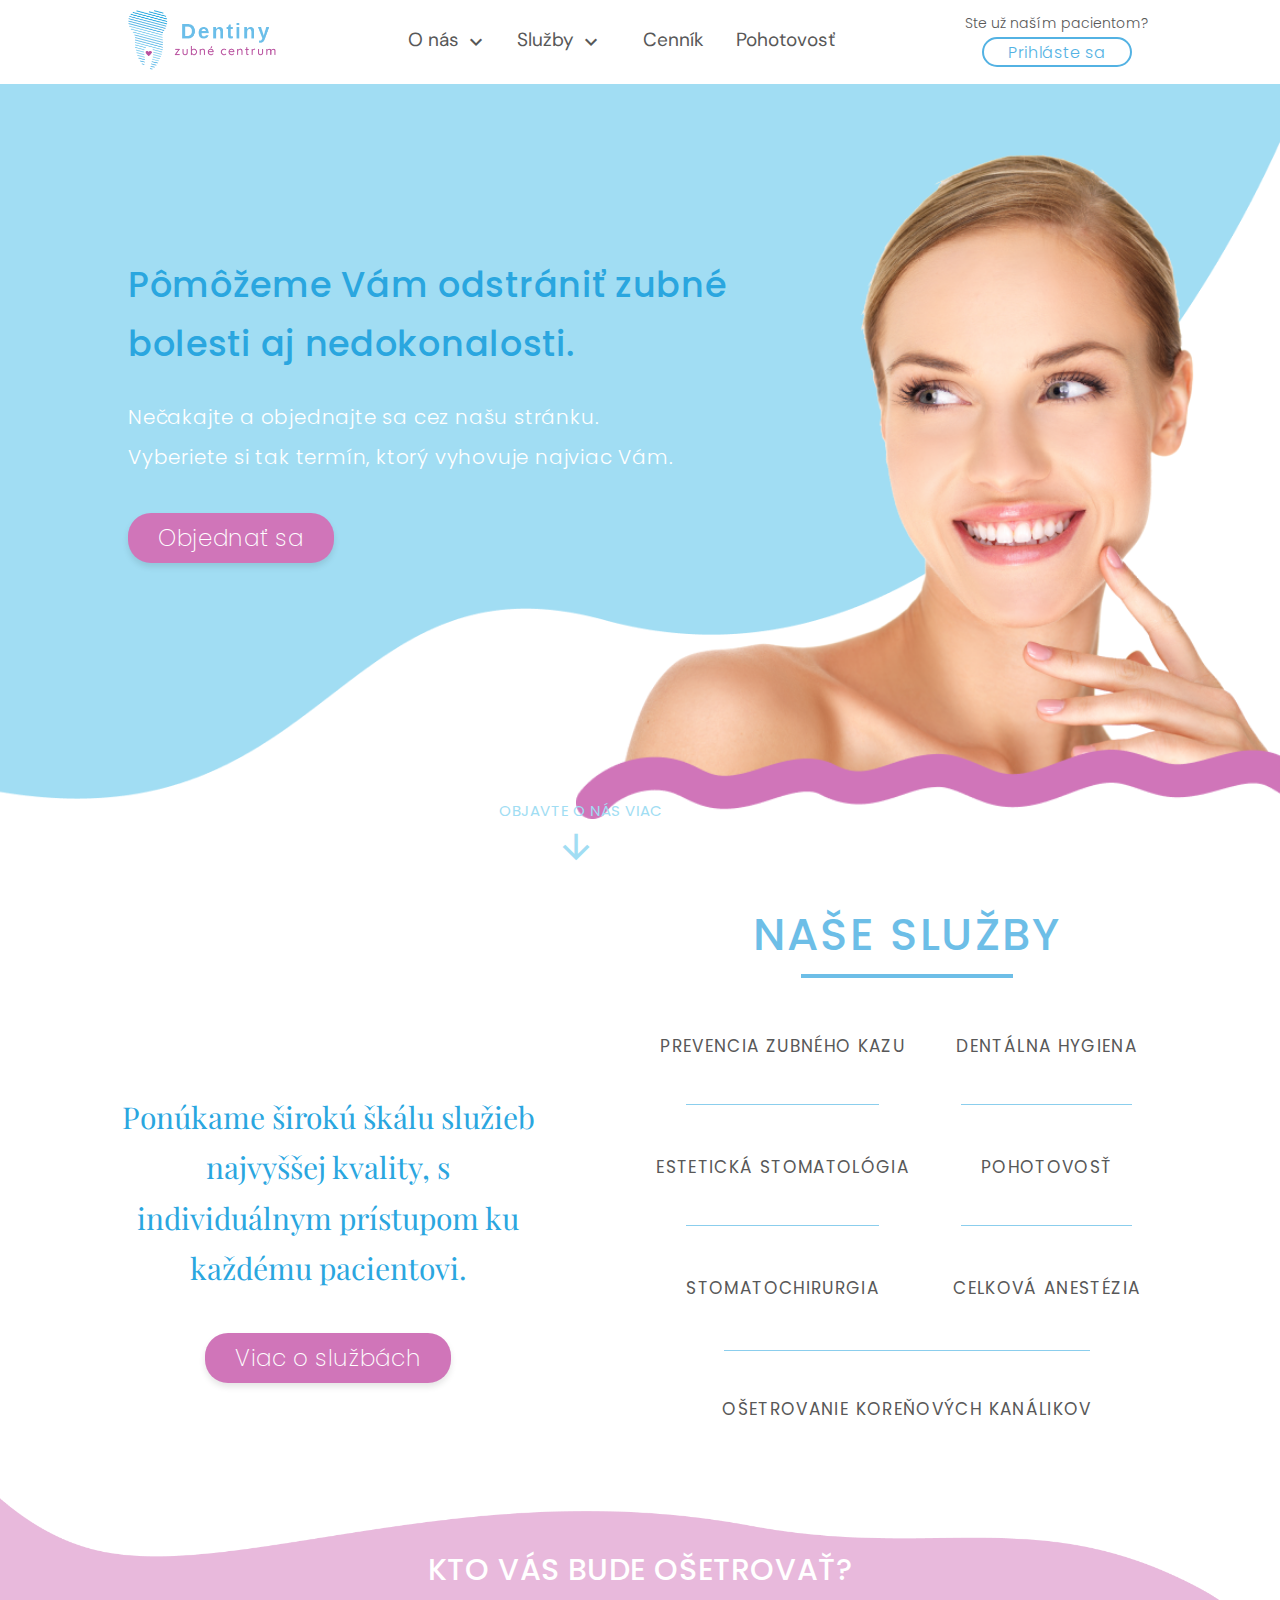
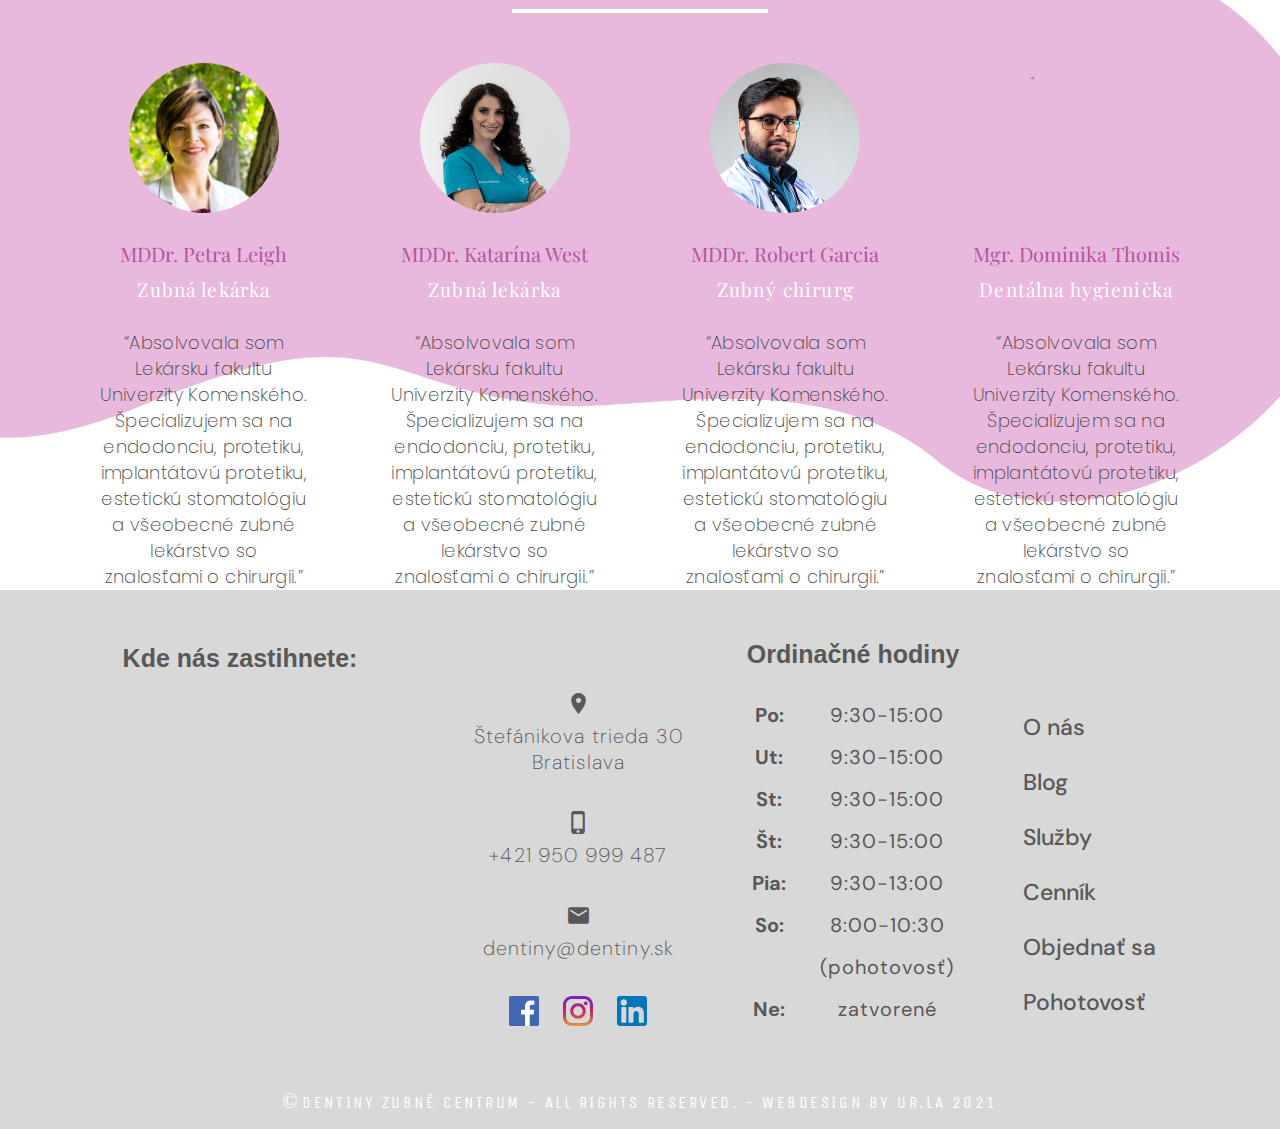
==== commit 5a70ca48: "Add" ====
--- a/index.html
+++ b/index.html
@@ -1,8 +1,8 @@
 <!DOCTYPE html>
 <html lang="en">
 <head>
+    <title>Home</title>
     <meta charset="UTF-8">
-
     <meta name="viewport" content="width=device-width,initial-scale=1,maximum-scale=1,user-scalable=no">
     <meta http-equiv="X-UA-Compatible" content="IE=edge,chrome=1">
     <meta name="HandheldFriendly" content="true">
@@ -26,7 +26,7 @@
 
     <link rel="stylesheet"
             href="https://cdnjs.cloudflare.com/ajax/libs/animate.css/4.1.1/animate.min.css"/>
-    <title>Title</title>
+
 
     <script src="https://ajax.googleapis.com/ajax/libs/jquery/3.5.1/jquery.min.js"></script>
 
--- a/footer.css
+++ b/footer.css
@@ -187,7 +187,9 @@
     }
     .rychle_menu{
         text-align: left;
-
+    }
+    .rychle_menu p{
+        font-size: 19px;
     }
 }
 
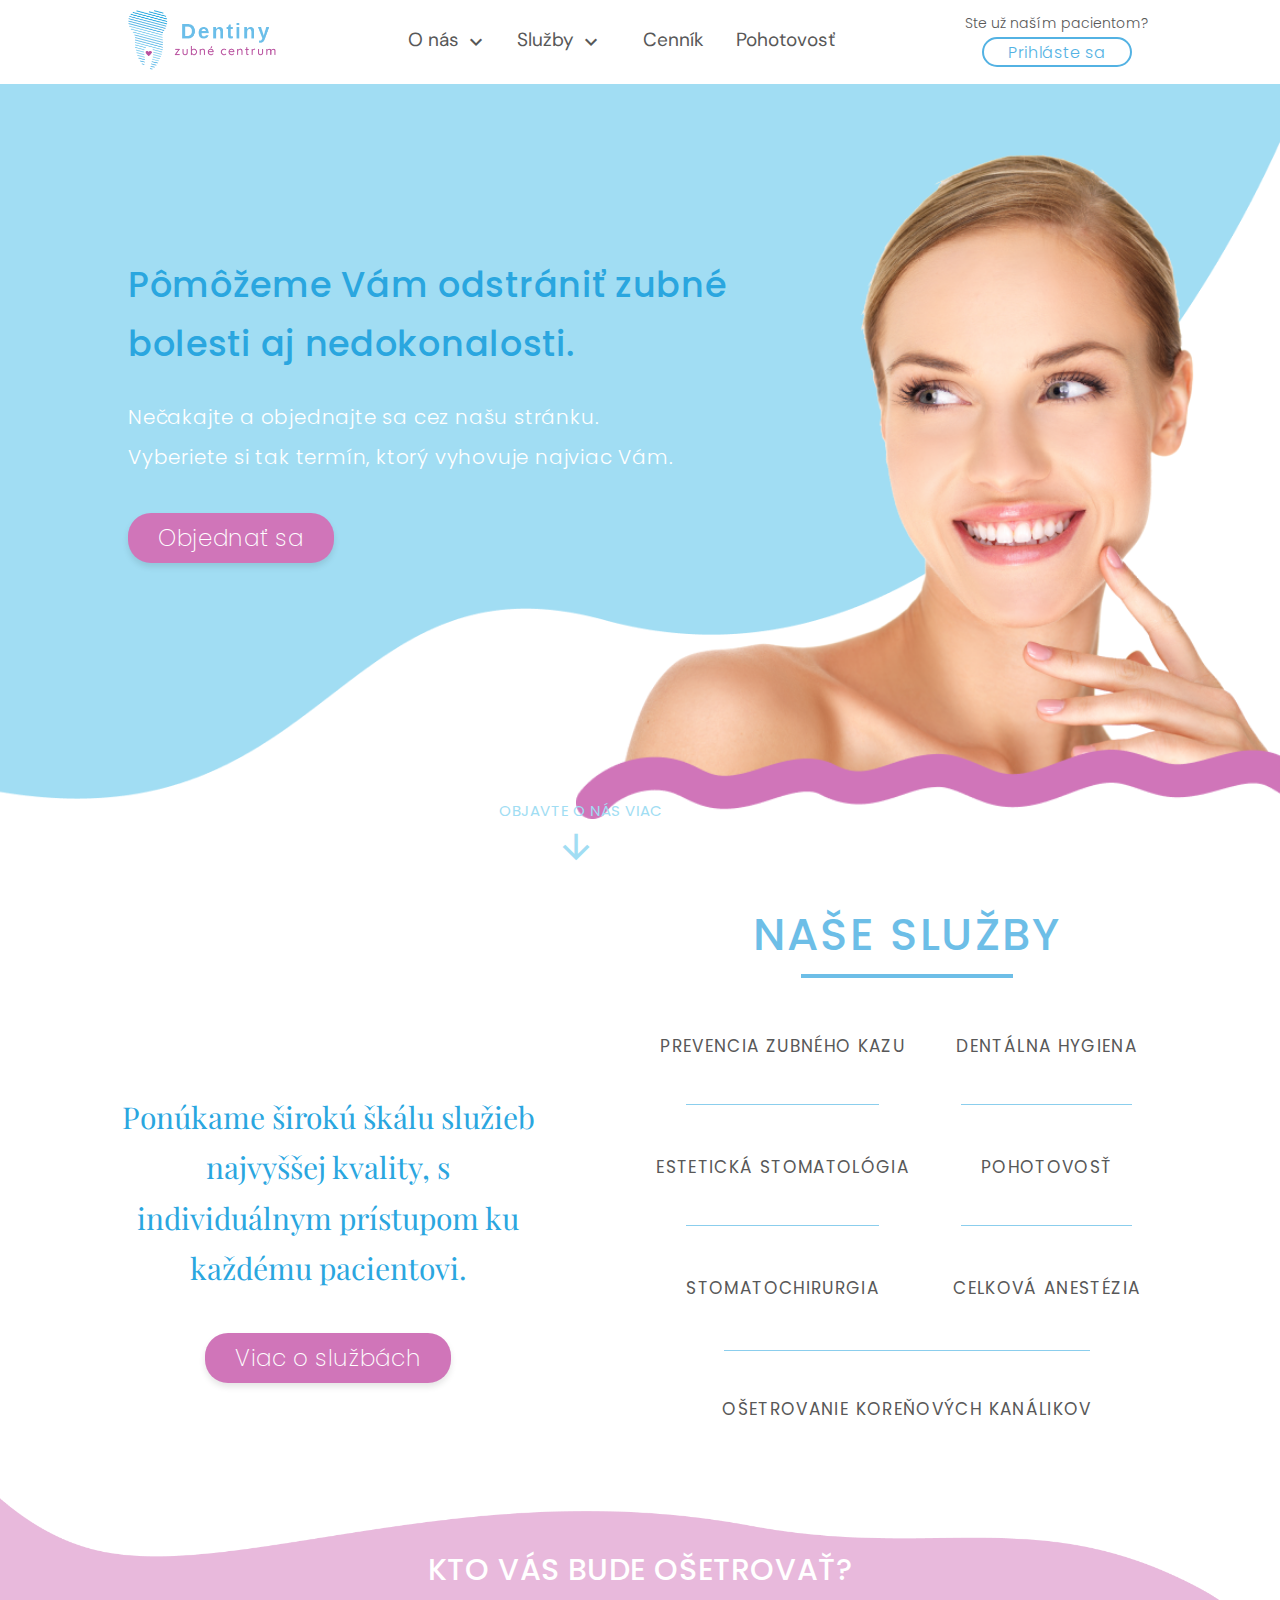
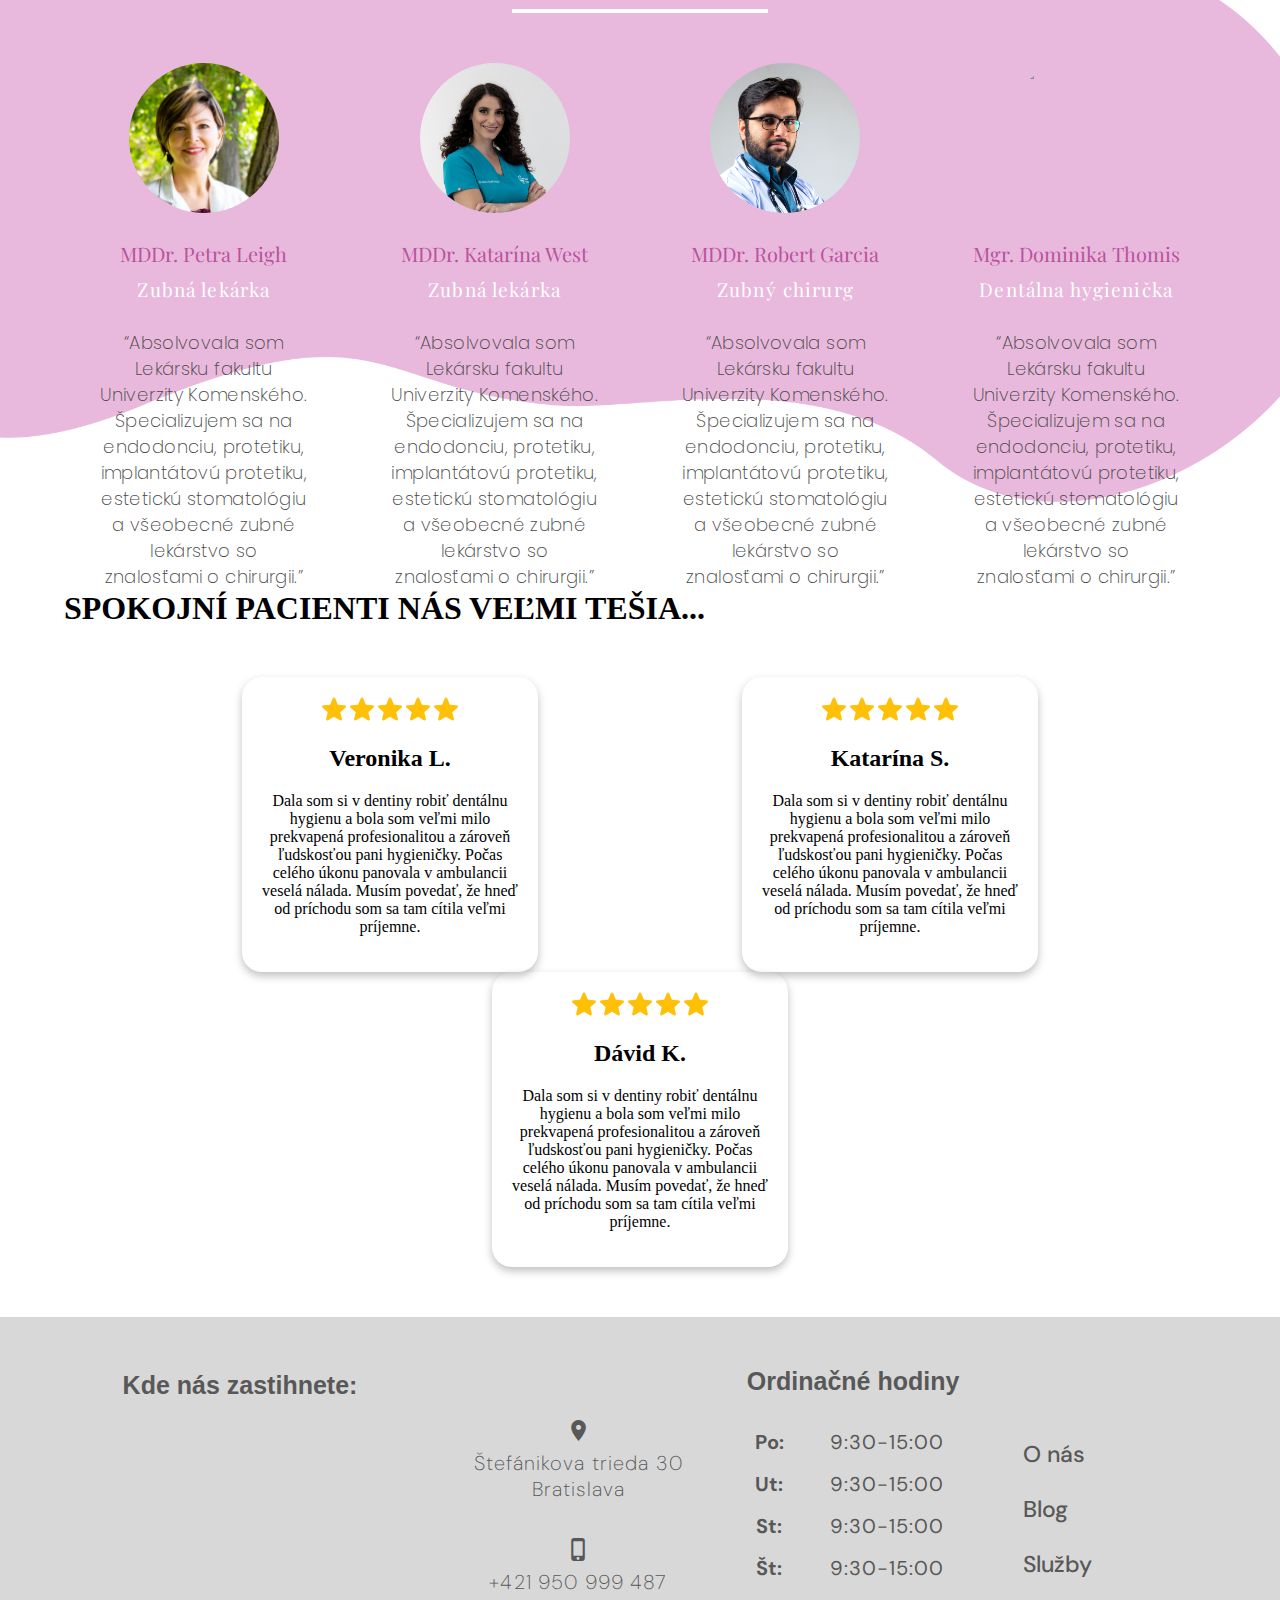
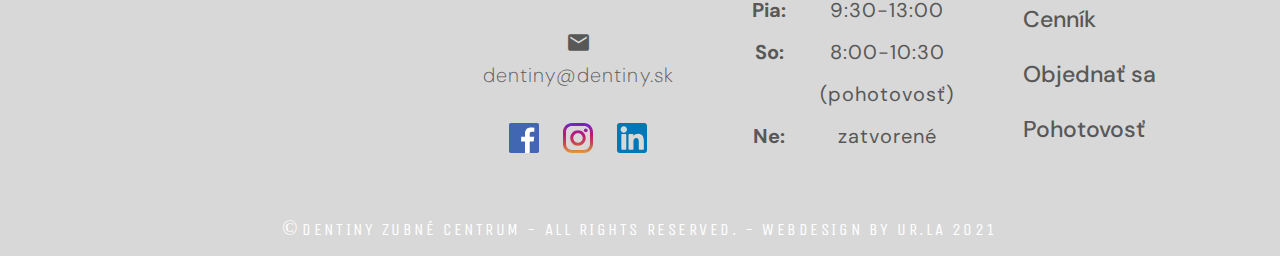
==== commit e80e0c9d: "Pokracovanie" ====
--- a/index.html
+++ b/index.html
@@ -6,7 +6,6 @@
     <meta name="viewport" content="width=device-width,initial-scale=1,maximum-scale=1,user-scalable=no">
     <meta http-equiv="X-UA-Compatible" content="IE=edge,chrome=1">
     <meta name="HandheldFriendly" content="true">
-
 
     <link rel="stylesheet" href="header.css">
     <link rel="stylesheet" href="landing_body.css">
--- a/landing_body.css
+++ b/landing_body.css
@@ -500,5 +500,25 @@
     }
 }
 
-
-
+.recenzie{
+    margin: 0 5vw 50px 5vw;
+
+    }
+.recenzie-holder{
+    text-align: center;
+    margin: 50px 0 0;
+}
+.recenzia-profile{
+    display: inline-block;
+    margin: 0 100px;
+    padding: 20px;
+    box-shadow: 0px 4px 8px rgba(0, 0, 0, 0.25);
+    border-radius: 20px;
+}
+.recenzia-profile p{
+    max-width: 300px;
+    width: 20vw;
+}
+
+
+
